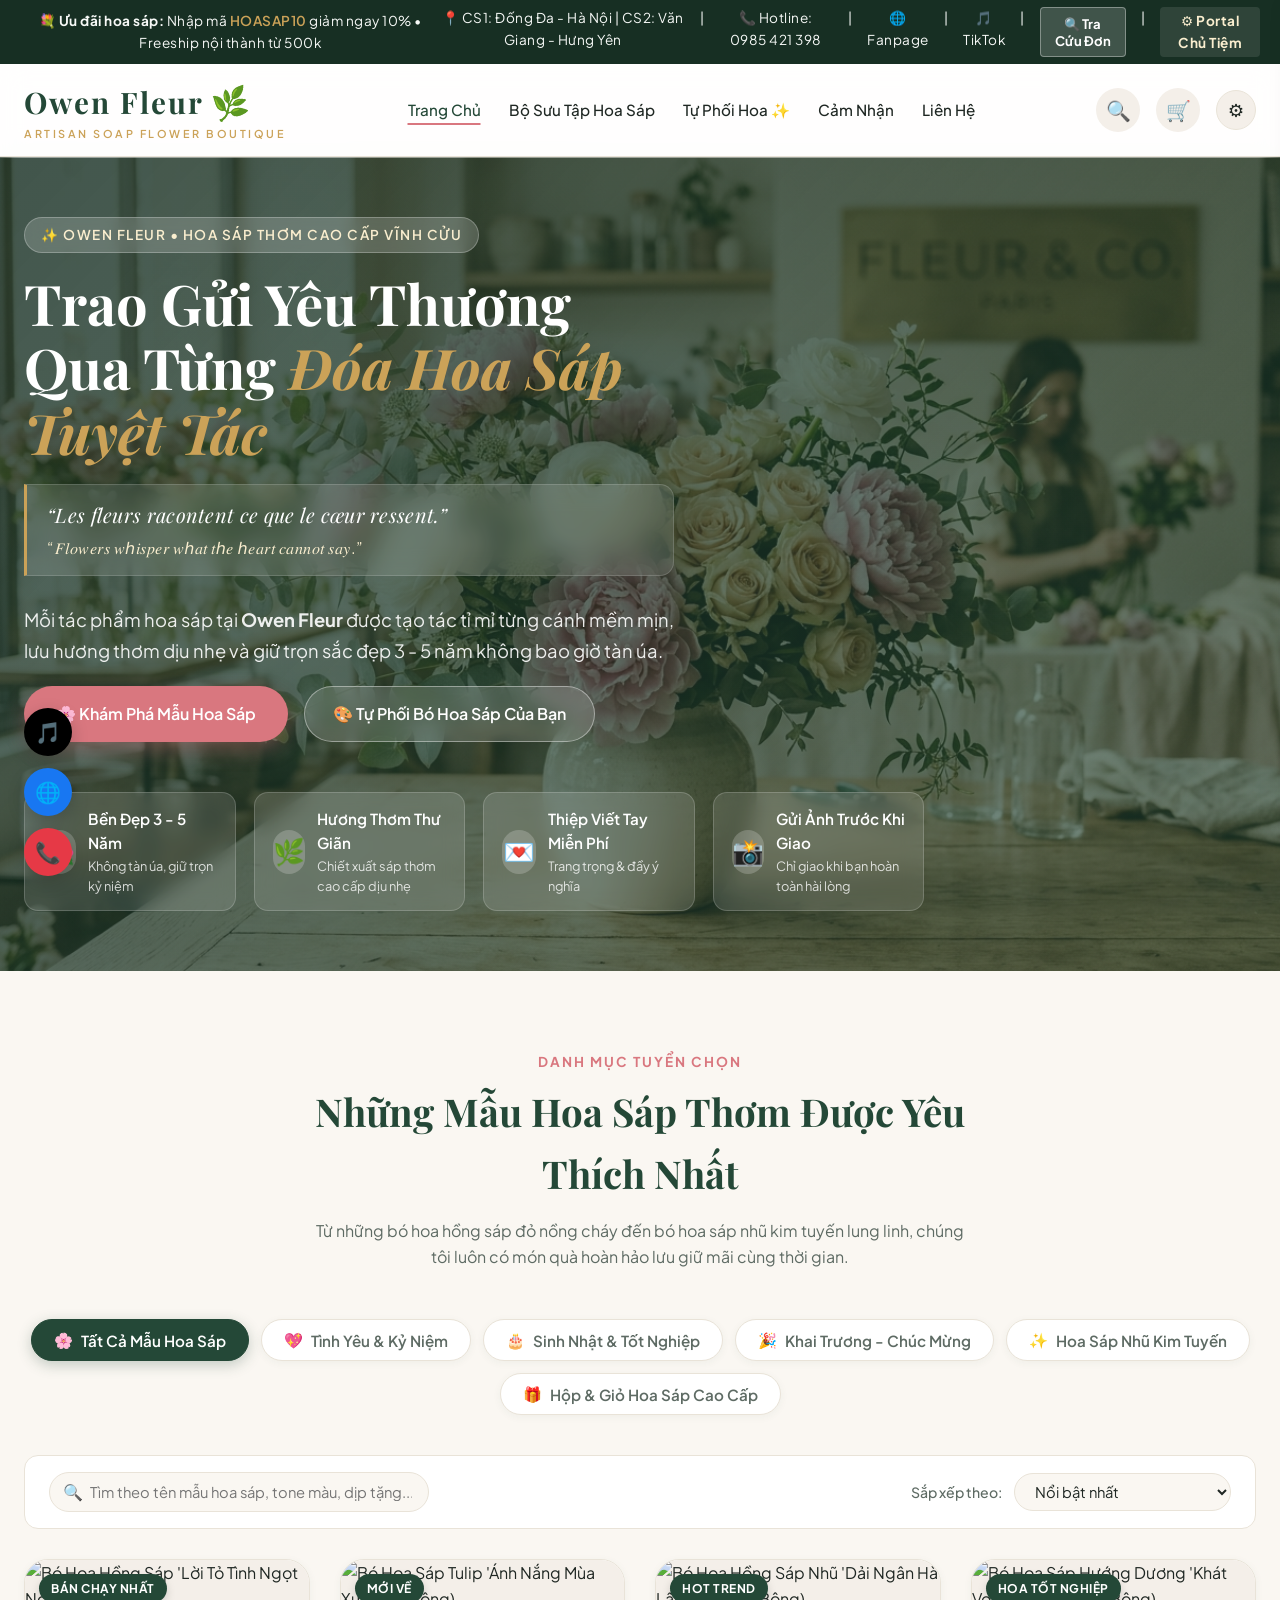
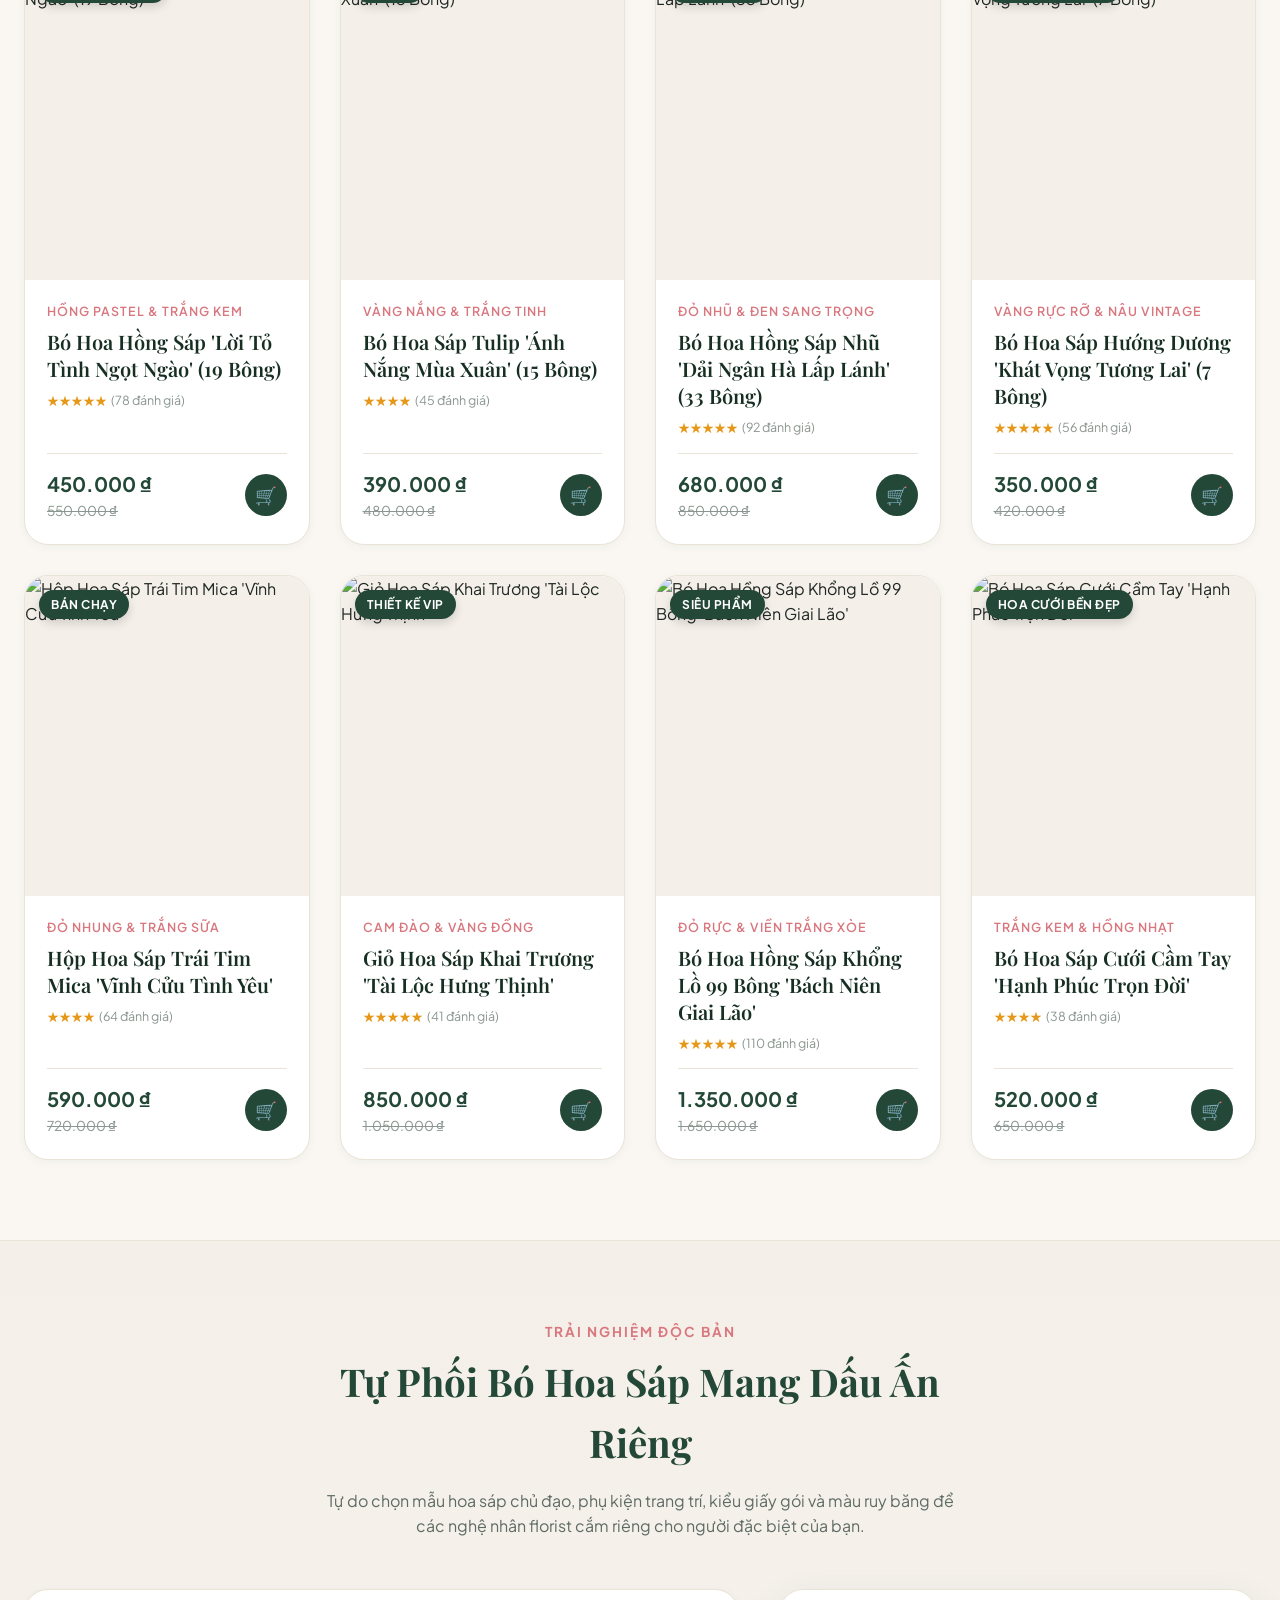
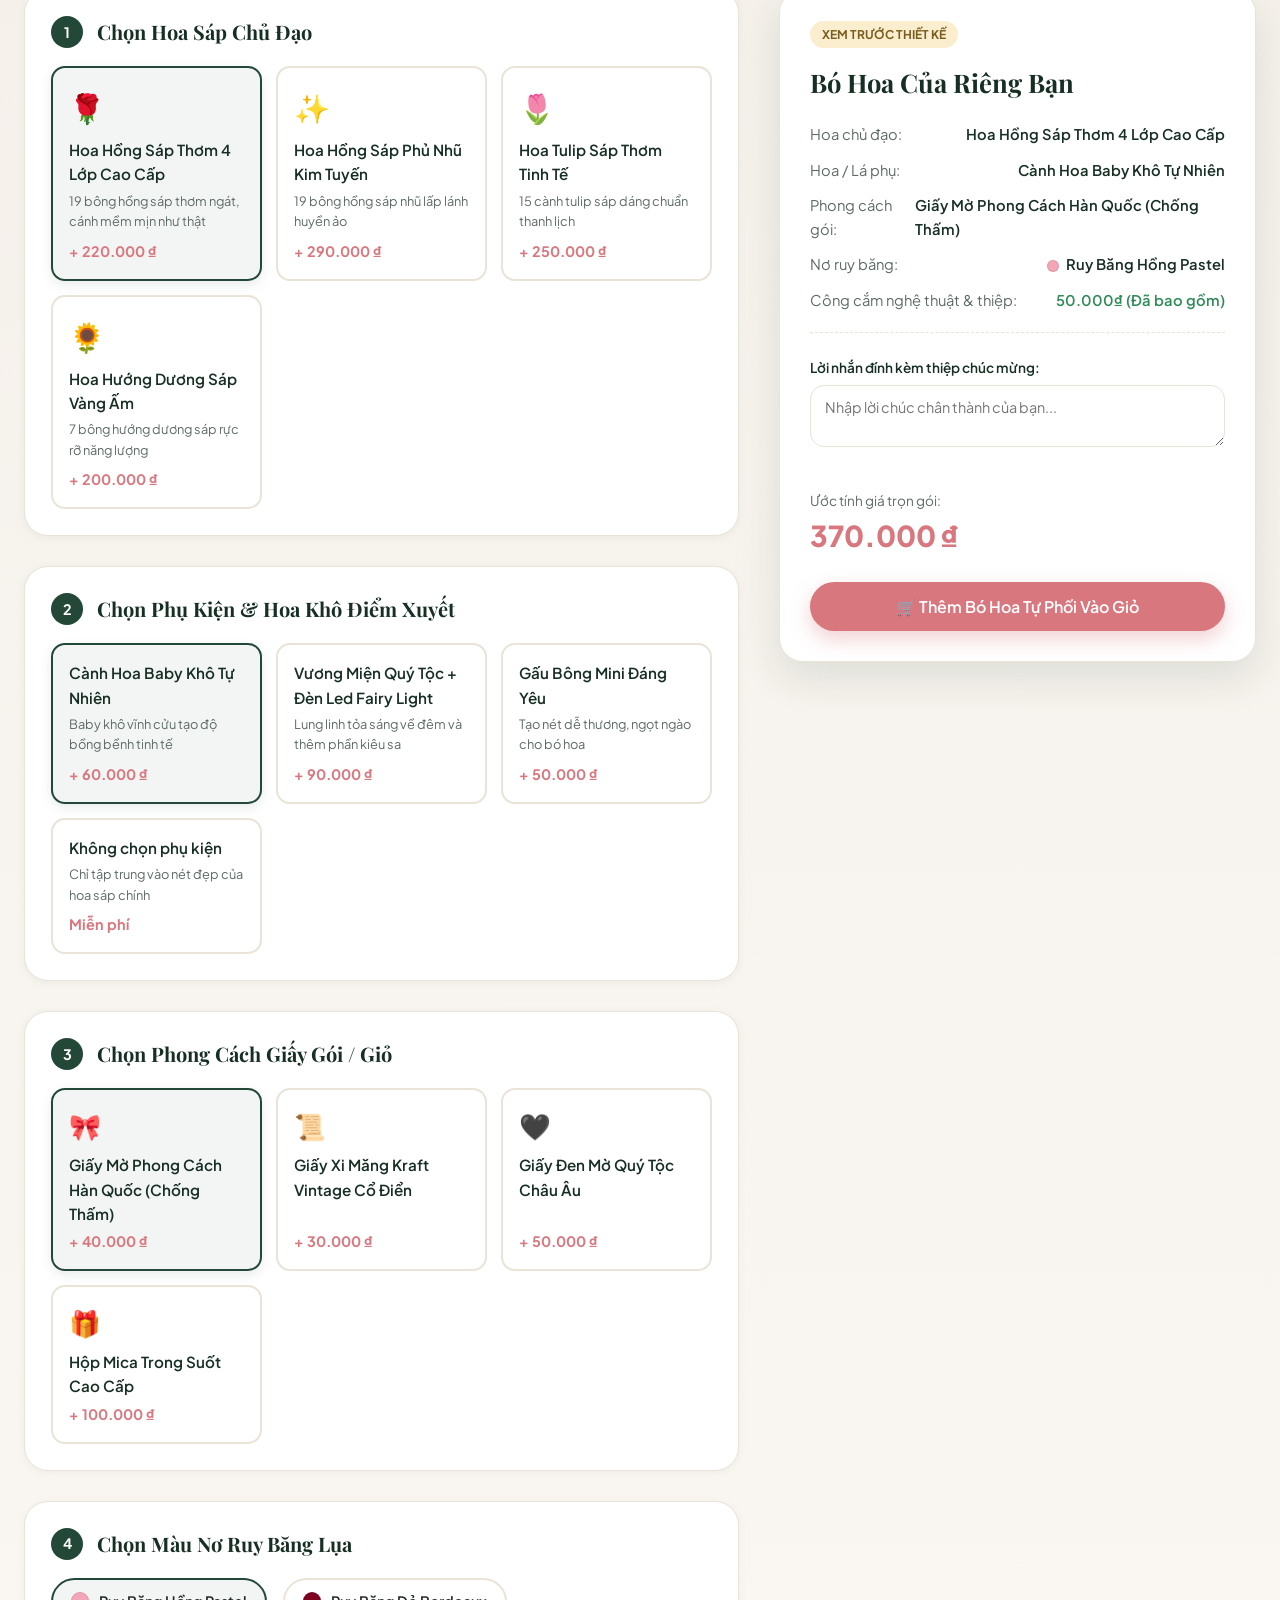
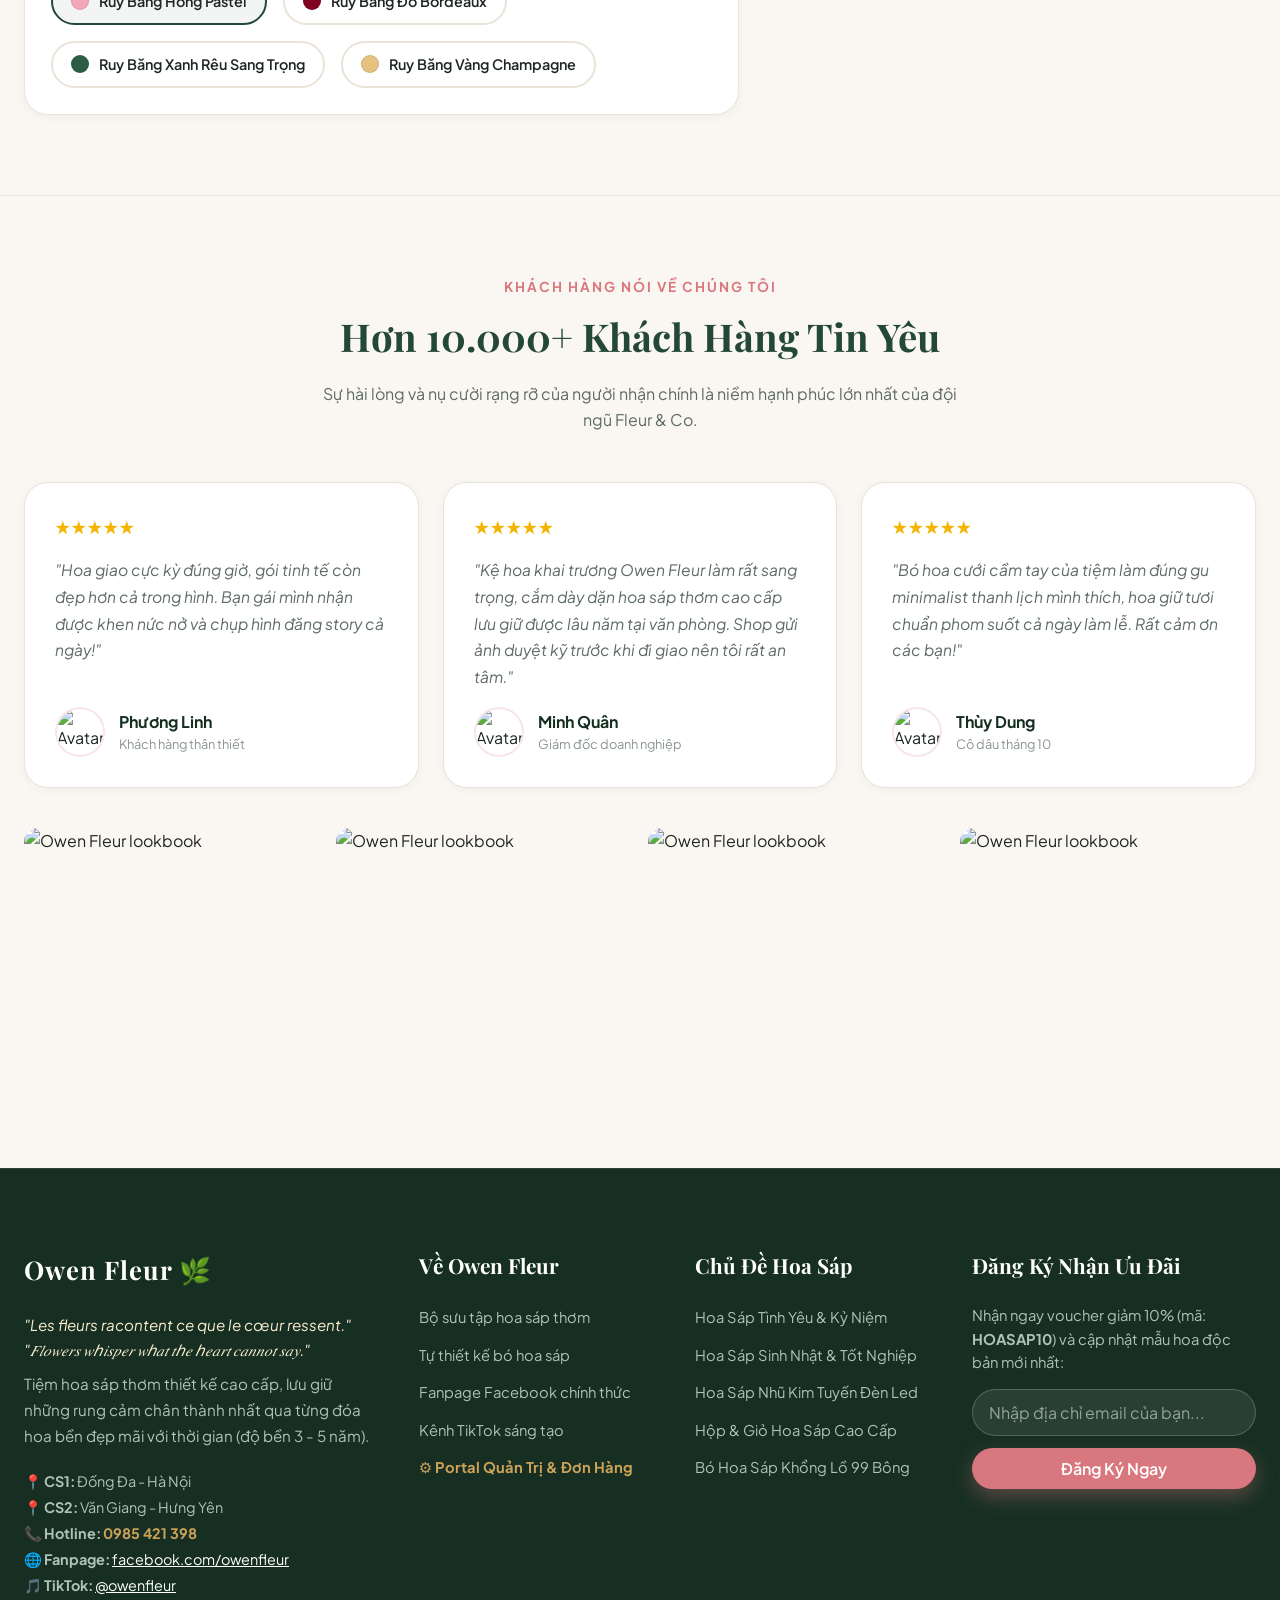
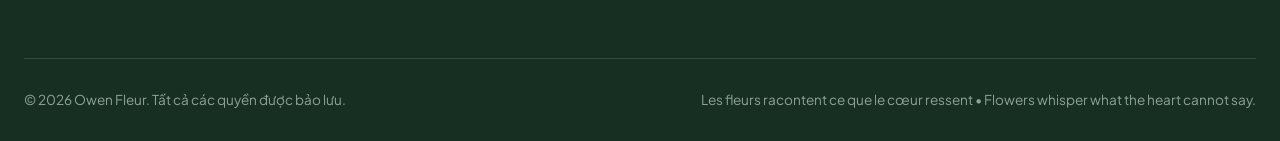
==== index.html @ 010f1c7a "feat: Owen Fleur official website with full ordering, admin portal, cloud sync, and deployment setup" ====
<!DOCTYPE html>
<html lang="vi">
<head>
  <meta charset="UTF-8">
  <meta name="viewport" content="width=device-width, initial-scale=1.0">
  <title>Owen Fleur | Tiệm Hoa Sáp Thơm Thiết Kế & Quà Tặng Vĩnh Cửu</title>
  <meta name="description" content="Owen Fleur - Tiệm hoa sáp thơm thiết kế cao cấp tại CS1: Đống Đa - Hà Nội và CS2: Văn Giang - Hưng Yên. Hotline: 0985 421 398. Độ bền vĩnh cửu 3-5 năm, hương thơm dịu nhẹ thư giãn.">
  <meta name="keywords" content="Owen Fleur, hoa sáp Hà Nội, hoa sáp Đống Đa, hoa sáp Văn Giang Hưng Yên, hoa sáp thơm, hoa sáp nhũ, hoa sáp tốt nghiệp, quà tặng hoa sáp">

  <!-- Open Graph / Facebook / Zalo Preview -->
  <meta property="og:type" content="website">
  <meta property="og:title" content="Owen Fleur | Tiệm Hoa Sáp Thơm Thiết Kế & Quà Tặng Vĩnh Cửu">
  <meta property="og:description" content="Hoa sáp thơm lưu hương 3-5 năm. Giao hỏa tốc 2 giờ tại Hà Nội & Hưng Yên. Hotline: 0985 421 398.">
  <meta property="og:image" content="https://images.unsplash.com/photo-1561181286-d3fee7d55364?auto=format&fit=crop&w=1200&q=80">

  <!-- Favicon -->
  <link rel="icon" href="data:image/svg+xml,<svg xmlns=%22http://www.w3.org/2000/svg%22 viewBox=%220 0 100 100%22><text y=%22.9em%22 font-size=%2290%22>🌿</text></svg>">

  <!-- Google Fonts -->
  <link rel="preconnect" href="https://fonts.googleapis.com">
  <link rel="preconnect" href="https://fonts.gstatic.com" crossorigin>
  <link href="https://fonts.googleapis.com/css2?family=Playfair+Display:ital,wght@0,400;0,600;0,700;1,400&family=Plus+Jakarta+Sans:wght@300;400;500;600;700;800&display=swap" rel="stylesheet">

  <!-- Stylesheet -->
  <link rel="stylesheet" href="css/style.css">
</head>
<body>

  <!-- Top Announcement Bar -->
  <div class="top-bar">
    <div>
      💐 <strong>Ưu đãi hoa sáp:</strong> Nhập mã <span class="highlight">HOASAP10</span> giảm ngay 10% • Freeship nội thành từ 500k
    </div>
    <div class="top-bar-links">
      <span>📍 CS1: Đống Đa - Hà Nội | CS2: Văn Giang - Hưng Yên</span>
      <span>|</span>
      <a href="tel:0985421398">📞 Hotline: 0985 421 398</a>
      <span>|</span>
      <a href="https://www.facebook.com/owenfleur" target="_blank" rel="noopener">🌐 Fanpage</a>
      <span>|</span>
      <a href="https://www.tiktok.com/@owenfleur" target="_blank" rel="noopener">🎵 TikTok</a>
      <span>|</span>
      <button id="openTrackOrderBtn" style="background: rgba(255,255,255,0.18); border: 1px solid rgba(255,255,255,0.35); color: #fff; padding: 3px 10px; border-radius: 4px; cursor: pointer; font-size: 0.82rem; font-weight: 700; font-family: inherit;">🔍 Tra Cứu Đơn</button>
      <span>|</span>
      <a href="admin.html" target="_blank" style="color: var(--gold-light); font-weight: 700; text-decoration: none; padding: 3px 8px; border-radius: 4px; background: rgba(255,255,255,0.1); display: inline-flex; align-items: center; gap: 4px;" title="Cổng dành riêng cho chủ tiệm & nhân sự">⚙️ Portal Chủ Tiệm</a>
    </div>
  </div>

  <!-- Main Site Header -->
  <header class="site-header">
    <div class="header-container">
      <!-- Brand Logo -->
      <a href="#" class="brand-logo">
        <div class="logo-main">
          Owen Fleur <span class="logo-leaf">🌿</span>
        </div>
        <div class="logo-sub">Artisan Soap Flower Boutique</div>
      </a>

      <!-- Desktop Navigation Menu -->
      <nav>
        <ul class="nav-menu">
          <li><a href="#" class="nav-link active">Trang Chủ</a></li>
          <li><a href="#collectionSection" class="nav-link">Bộ Sưu Tập Hoa Sáp</a></li>
          <li><a href="#builderSection" class="nav-link">Tự Phối Hoa ✨</a></li>
          <li><a href="#testimonialsSection" class="nav-link">Cảm Nhận</a></li>
          <li><a href="#footerSection" class="nav-link">Liên Hệ</a></li>
        </ul>
      </nav>

      <!-- Header Actions -->
      <div class="header-actions">
        <a href="#collectionSection" class="search-toggle-btn" title="Tìm mẫu hoa sáp">
          🔍
        </a>
        <button class="cart-btn" id="cartBtn" title="Giỏ hàng">
          🛒
          <span class="badge-count" id="cartBadge" style="display: none;">0</span>
        </button>
        <a href="admin.html" target="_blank" class="admin-quick-btn" title="Cổng Quản Trị Tiệm (Dành cho chủ tiệm & nhân sự)" style="display: flex; align-items: center; justify-content: center; width: 40px; height: 40px; border-radius: 50%; background: var(--surface-alt); border: 1px solid var(--border); font-size: 1.15rem; text-decoration: none; transition: var(--transition);">
          ⚙️
        </a>
      </div>
    </div>
  </header>

  <!-- Hero Section -->
  <section class="hero-section">
    <div class="hero-container">
      <div class="hero-content">
        <div class="hero-tag">
          ✨ Owen Fleur • Hoa Sáp Thơm Cao Cấp Vĩnh Cửu
        </div>
        <h1 class="hero-title">
          Trao Gửi Yêu Thương Qua Từng <span>Đóa Hoa Sáp Tuyệt Tác</span>
        </h1>
        
        <!-- Slogan Quotes Block -->
        <div class="hero-quote-box">
          <div class="hero-quote-fr">“Les fleurs racontent ce que le cœur ressent.”</div>
          <div class="hero-quote-en">“𝐹𝑙𝑜𝑤𝑒𝑟𝑠 𝑤ℎ𝑖𝑠𝑝𝑒𝑟 𝑤ℎ𝑎𝑡 𝑡ℎ𝑒 ℎ𝑒𝑎𝑟𝑡 𝑐𝑎𝑛𝑛𝑜𝑡 𝑠𝑎𝑦.”</div>
        </div>

        <p class="hero-desc">
          Mỗi tác phẩm hoa sáp tại <strong>Owen Fleur</strong> được tạo tác tỉ mỉ từng cánh mềm mịn, lưu hương thơm dịu nhẹ và giữ trọn sắc đẹp 3 - 5 năm không bao giờ tàn úa.
        </p>
        <div class="hero-cta-group">
          <a href="#collectionSection" class="btn-primary">
            🌸 Khám Phá Mẫu Hoa Sáp
          </a>
          <a href="#builderSection" class="btn-secondary">
            🎨 Tự Phối Bó Hoa Sáp Của Bạn
          </a>
        </div>
      </div>

      <!-- Trust Badges (Hoa Sáp Thơm) -->
      <div class="hero-badges">
        <div class="hero-badge-item">
          <div class="hero-badge-icon">🌺</div>
          <div class="hero-badge-text">
            <h4>Bền Đẹp 3 - 5 Năm</h4>
            <p>Không tàn úa, giữ trọn kỷ niệm</p>
          </div>
        </div>
        <div class="hero-badge-item">
          <div class="hero-badge-icon">🌿</div>
          <div class="hero-badge-text">
            <h4>Hương Thơm Thư Giãn</h4>
            <p>Chiết xuất sáp thơm cao cấp dịu nhẹ</p>
          </div>
        </div>
        <div class="hero-badge-item">
          <div class="hero-badge-icon">💌</div>
          <div class="hero-badge-text">
            <h4>Thiệp Viết Tay Miễn Phí</h4>
            <p>Trang trọng & đầy ý nghĩa</p>
          </div>
        </div>
        <div class="hero-badge-item">
          <div class="hero-badge-icon">📸</div>
          <div class="hero-badge-text">
            <h4>Gửi Ảnh Trước Khi Giao</h4>
            <p>Chỉ giao khi bạn hoàn toàn hài lòng</p>
          </div>
        </div>
      </div>
    </div>
  </section>

  <!-- Collection / Products Catalog Section -->
  <section class="section" id="collectionSection">
    <div class="section-container">
      <div class="section-head">
        <span class="section-subtitle">Danh Mục Tuyển Chọn</span>
        <h2 class="section-title">Những Mẫu Hoa Sáp Thơm Được Yêu Thích Nhất</h2>
        <p class="section-desc">Từ những bó hoa hồng sáp đỏ nồng cháy đến bó hoa sáp nhũ kim tuyến lung linh, chúng tôi luôn có món quà hoàn hảo lưu giữ mãi cùng thời gian.</p>
      </div>

      <!-- Category Filter Pills -->
      <div class="category-filter-bar" id="categoryFilters">
        <!-- Injected via JavaScript -->
      </div>

      <!-- Catalog Toolbar (Search & Sort) -->
      <div class="catalog-toolbar">
        <div class="search-box-wrapper">
          <span class="search-icon">🔍</span>
          <input type="text" id="searchInput" placeholder="Tìm theo tên mẫu hoa sáp, tone màu, dịp tặng...">
        </div>
        <div class="sort-group">
          <span style="font-size: 0.88rem; color: var(--text-muted); font-weight: 500;">Sắp xếp theo:</span>
          <select class="sort-select" id="sortSelect">
            <option value="default">Nổi bật nhất</option>
            <option value="price-low">Giá: Thấp đến Cao</option>
            <option value="price-high">Giá: Cao đến Thấp</option>
            <option value="rating">Được đánh giá cao nhất</option>
          </select>
        </div>
      </div>

      <!-- Products Grid -->
      <div class="products-grid" id="productsGrid">
        <!-- Injected dynamically via app.js -->
      </div>
    </div>
  </section>

  <!-- Custom Bouquet Builder Section ("Tự Phối Bó Hoa Sáp Của Bạn") -->
  <section class="section custom-builder-section" id="builderSection">
    <div class="section-container">
      <div class="section-head">
        <span class="section-subtitle">Trải Nghiệm Độc Bản</span>
        <h2 class="section-title">Tự Phối Bó Hoa Sáp Mang Dấu Ấn Riêng</h2>
        <p class="section-desc">Tự do chọn mẫu hoa sáp chủ đạo, phụ kiện trang trí, kiểu giấy gói và màu ruy băng để các nghệ nhân florist cắm riêng cho người đặc biệt của bạn.</p>
      </div>

      <div class="builder-layout">
        <!-- Steps Choices -->
        <div class="builder-steps-container">
          
          <!-- Step 1: Chọn hoa chính -->
          <div class="builder-step-card">
            <div class="step-header">
              <span class="step-num">1</span>
              <h3 class="step-title">Chọn Hoa Sáp Chủ Đạo</h3>
            </div>
            <div class="step-options-grid" id="builderMainFlowers">
              <!-- Injected via JS -->
            </div>
          </div>

          <!-- Step 2: Chọn hoa & phụ kiện -->
          <div class="builder-step-card">
            <div class="step-header">
              <span class="step-num">2</span>
              <h3 class="step-title">Chọn Phụ Kiện & Hoa Khô Điểm Xuyết</h3>
            </div>
            <div class="step-options-grid" id="builderAccentFlowers">
              <!-- Injected via JS -->
            </div>
          </div>

          <!-- Step 3: Chọn phong cách gói -->
          <div class="builder-step-card">
            <div class="step-header">
              <span class="step-num">3</span>
              <h3 class="step-title">Chọn Phong Cách Giấy Gói / Giỏ</h3>
            </div>
            <div class="step-options-grid" id="builderWrappers">
              <!-- Injected via JS -->
            </div>
          </div>

          <!-- Step 4: Chọn ruy băng -->
          <div class="builder-step-card">
            <div class="step-header">
              <span class="step-num">4</span>
              <h3 class="step-title">Chọn Màu Nơ Ruy Băng Lụa</h3>
            </div>
            <div class="ribbon-palette" id="builderRibbons">
              <!-- Injected via JS -->
            </div>
          </div>

        </div>

        <!-- Sticky Live Preview Box -->
        <div class="builder-preview-box">
          <span class="preview-badge">Xem trước thiết kế</span>
          <h3 class="preview-title">Bó Hoa Của Riêng Bạn</h3>

          <ul class="preview-specs-list">
            <li>
              <span class="spec-label">Hoa chủ đạo:</span>
              <span class="spec-val" id="prevMainFlower">-</span>
            </li>
            <li>
              <span class="spec-label">Hoa / Lá phụ:</span>
              <span class="spec-val" id="prevAccentFlower">-</span>
            </li>
            <li>
              <span class="spec-label">Phong cách gói:</span>
              <span class="spec-val" id="prevWrapper">-</span>
            </li>
            <li>
              <span class="spec-label">Nơ ruy băng:</span>
              <span class="spec-val" id="prevRibbon">-</span>
            </li>
            <li>
              <span class="spec-label">Công cắm nghệ thuật & thiệp:</span>
              <span class="spec-val" style="color: var(--success);">50.000₫ (Đã bao gồm)</span>
            </li>
          </ul>

          <div class="form-group">
            <label style="font-size: 0.85rem; font-weight: 600; color: var(--primary-dark); margin-bottom: 6px; display: block;">
              Lời nhắn đính kèm thiệp chúc mừng:
            </label>
            <textarea class="card-message-input" id="customCardMessage" rows="2" placeholder="Nhập lời chúc chân thành của bạn..."></textarea>
          </div>

          <div class="preview-total-row">
            <div>
              <div style="font-size: 0.85rem; color: var(--text-muted);">Ước tính giá trọn gói:</div>
              <div class="preview-total-price" id="previewBouquetTotal">0₫</div>
            </div>
          </div>

          <button class="btn-primary" id="addCustomToCartBtn" style="width: 100%; justify-content: center; padding: 14px;">
            🛒 Thêm Bó Hoa Tự Phối Vào Giỏ
          </button>
        </div>
      </div>
    </div>
  </section>

  <!-- Testimonials Section -->
  <section class="section" id="testimonialsSection">
    <div class="section-container">
      <div class="section-head">
        <span class="section-subtitle">Khách Hàng Nói Về Chúng Tôi</span>
        <h2 class="section-title">Hơn 10.000+ Khách Hàng Tin Yêu</h2>
        <p class="section-desc">Sự hài lòng và nụ cười rạng rỡ của người nhận chính là niềm hạnh phúc lớn nhất của đội ngũ Fleur & Co.</p>
      </div>

      <div class="testimonials-grid">
        <div class="testimonial-card">
          <div class="testimonial-stars">★★★★★</div>
          <p class="testimonial-text">"Hoa giao cực kỳ đúng giờ, gói tinh tế còn đẹp hơn cả trong hình. Bạn gái mình nhận được khen nức nở và chụp hình đăng story cả ngày!"</p>
          <div class="testimonial-user">
            <img class="testimonial-avatar" src="https://images.unsplash.com/photo-1534528741775-53994a69daeb?auto=format&fit=crop&w=200&q=80" alt="Avatar">
            <div class="testimonial-info">
              <h4>Phương Linh</h4>
              <p>Khách hàng thân thiết</p>
            </div>
          </div>
        </div>

        <div class="testimonial-card">
          <div class="testimonial-stars">★★★★★</div>
          <p class="testimonial-text">"Kệ hoa khai trương Owen Fleur làm rất sang trọng, cắm dày dặn hoa sáp thơm cao cấp lưu giữ được lâu năm tại văn phòng. Shop gửi ảnh duyệt kỹ trước khi đi giao nên tôi rất an tâm."</p>
          <div class="testimonial-user">
            <img class="testimonial-avatar" src="https://images.unsplash.com/photo-1507003211169-0a1dd7228f2d?auto=format&fit=crop&w=200&q=80" alt="Avatar">
            <div class="testimonial-info">
              <h4>Minh Quân</h4>
              <p>Giám đốc doanh nghiệp</p>
            </div>
          </div>
        </div>

        <div class="testimonial-card">
          <div class="testimonial-stars">★★★★★</div>
          <p class="testimonial-text">"Bó hoa cưới cầm tay của tiệm làm đúng gu minimalist thanh lịch mình thích, hoa giữ tươi chuẩn phom suốt cả ngày làm lễ. Rất cảm ơn các bạn!"</p>
          <div class="testimonial-user">
            <img class="testimonial-avatar" src="https://images.unsplash.com/photo-1517841905240-472988babdf9?auto=format&fit=crop&w=200&q=80" alt="Avatar">
            <div class="testimonial-info">
              <h4>Thùy Dung</h4>
              <p>Cô dâu tháng 10</p>
            </div>
          </div>
        </div>
      </div>

      <!-- Instagram Lookbook Gallery -->
      <div class="lookbook-grid">
        <a href="https://www.tiktok.com/@owenfleur" target="_blank" rel="noopener" class="lookbook-item">
          <img src="https://images.unsplash.com/photo-1561181286-d3fee7d55364?auto=format&fit=crop&w=600&q=80" alt="Owen Fleur lookbook">
          <div class="lookbook-overlay">🎵 @owenfleur</div>
        </a>
        <a href="https://www.facebook.com/owenfleur" target="_blank" rel="noopener" class="lookbook-item">
          <img src="https://images.unsplash.com/photo-1520763185298-1b434c919102?auto=format&fit=crop&w=600&q=80" alt="Owen Fleur lookbook">
          <div class="lookbook-overlay">🌐 Facebook /owenfleur</div>
        </a>
        <a href="https://www.tiktok.com/@owenfleur" target="_blank" rel="noopener" class="lookbook-item">
          <img src="https://images.unsplash.com/photo-1519741497674-611481863552?auto=format&fit=crop&w=600&q=80" alt="Owen Fleur lookbook">
          <div class="lookbook-overlay">🎵 @owenfleur</div>
        </a>
        <a href="https://www.facebook.com/owenfleur" target="_blank" rel="noopener" class="lookbook-item">
          <img src="https://images.unsplash.com/photo-1582794543139-8ac9cb0f7b11?auto=format&fit=crop&w=600&q=80" alt="Owen Fleur lookbook">
          <div class="lookbook-overlay">🌐 Facebook /owenfleur</div>
        </a>
      </div>
    </div>
  </section>

  <!-- Site Footer -->
  <footer class="site-footer" id="footerSection">
    <div class="footer-top">
      <div class="footer-col footer-about">
        <h4 style="font-size: 1.6rem; letter-spacing: 1px;">Owen Fleur 🌿</h4>
        <p style="font-style: italic; color: var(--gold-light); margin-bottom: 8px;">
          "Les fleurs racontent ce que le cœur ressent."<br>
          "𝐹𝑙𝑜𝑤𝑒𝑟𝑠 𝑤ℎ𝑖𝑠𝑝𝑒𝑟 𝑤ℎ𝑎𝑡 𝑡ℎ𝑒 ℎ𝑒𝑎𝑟𝑡 𝑐𝑎𝑛𝑛𝑜𝑡 𝑠𝑎𝑦."
        </p>
        <p>Tiệm hoa sáp thơm thiết kế cao cấp, lưu giữ những rung cảm chân thành nhất qua từng đóa hoa bền đẹp mãi với thời gian (độ bền 3 - 5 năm).</p>
        <div style="color: #b0c2b8; font-size: 0.9rem; line-height: 1.8; margin-top: 14px;">
          <div>📍 <strong>CS1:</strong> Đống Đa - Hà Nội</div>
          <div>📍 <strong>CS2:</strong> Văn Giang - Hưng Yên</div>
          <div>📞 <strong>Hotline:</strong> <a href="tel:0985421398" style="color: var(--gold); font-weight: 700;">0985 421 398</a></div>
          <div>🌐 <strong>Fanpage:</strong> <a href="https://www.facebook.com/owenfleur" target="_blank" rel="noopener" style="color: #fff; text-decoration: underline;">facebook.com/owenfleur</a></div>
          <div>🎵 <strong>TikTok:</strong> <a href="https://www.tiktok.com/@owenfleur" target="_blank" rel="noopener" style="color: #fff; text-decoration: underline;">@owenfleur</a></div>
        </div>
      </div>

      <div class="footer-col">
        <h4>Về Owen Fleur</h4>
        <ul class="footer-links">
          <li><a href="#collectionSection">Bộ sưu tập hoa sáp thơm</a></li>
          <li><a href="#builderSection">Tự thiết kế bó hoa sáp</a></li>
          <li><a href="https://www.facebook.com/owenfleur" target="_blank" rel="noopener">Fanpage Facebook chính thức</a></li>
          <li><a href="https://www.tiktok.com/@owenfleur" target="_blank" rel="noopener">Kênh TikTok sáng tạo</a></li>
          <li><a href="admin.html" target="_blank" style="color: var(--gold); font-weight: 700;">⚙️ Portal Quản Trị & Đơn Hàng</a></li>
        </ul>
      </div>

      <div class="footer-col">
        <h4>Chủ Đề Hoa Sáp</h4>
        <ul class="footer-links">
          <li><a href="#collectionSection">Hoa Sáp Tình Yêu & Kỷ Niệm</a></li>
          <li><a href="#collectionSection">Hoa Sáp Sinh Nhật & Tốt Nghiệp</a></li>
          <li><a href="#collectionSection">Hoa Sáp Nhũ Kim Tuyến Đèn Led</a></li>
          <li><a href="#collectionSection">Hộp & Giỏ Hoa Sáp Cao Cấp</a></li>
          <li><a href="#collectionSection">Bó Hoa Sáp Khổng Lồ 99 Bông</a></li>
        </ul>
      </div>

      <div class="footer-col">
        <h4>Đăng Ký Nhận Ưu Đãi</h4>
        <p style="font-size: 0.92rem; color: #b0c2b8; margin-bottom: 14px;">
          Nhận ngay voucher giảm 10% (mã: <strong>HOASAP10</strong>) và cập nhật mẫu hoa độc bản mới nhất:
        </p>
        <form class="newsletter-box" id="newsletterForm">
          <input type="email" id="newsletterEmail" placeholder="Nhập địa chỉ email của bạn..." required>
          <button type="submit" class="btn-primary" style="width: 100%; justify-content: center; padding: 10px;">
            Đăng Ký Ngay
          </button>
        </form>
      </div>
    </div>

    <div class="footer-bottom">
      <div>© 2026 Owen Fleur. Tất cả các quyền được bảo lưu.</div>
      <div>Les fleurs racontent ce que le cœur ressent • Flowers whisper what the heart cannot say.</div>
    </div>
  </footer>

  <!-- Slide-in Cart Drawer -->
  <div class="cart-drawer-overlay" id="cartDrawerOverlay"></div>
  <div class="cart-drawer" id="cartDrawer">
    <div class="cart-drawer-header">
      <h3>Giỏ Hàng Của Bạn</h3>
      <button class="close-drawer-btn" id="closeDrawerBtn">&times;</button>
    </div>

    <div class="cart-items-container" id="cartItemsContainer">
      <!-- Injected via JavaScript -->
    </div>

    <div class="cart-drawer-footer">
      <div class="coupon-group">
        <input type="text" id="couponInput" placeholder="Nhập mã ưu đãi (HOASAP10)">
        <button id="applyCouponBtn">Áp Dụng</button>
      </div>

      <div class="cart-subtotal-row">
        <span>Tạm tính:</span>
        <span id="cartSubtotal">0₫</span>
      </div>

      <div class="cart-subtotal-row" id="cartDiscountRow" style="display: none; color: var(--accent);">
        <span>Giảm giá:</span>
        <span id="cartDiscountAmount">- 0₫</span>
      </div>

      <div class="cart-total-row">
        <span>Tổng thanh toán:</span>
        <span id="cartTotal" style="color: var(--primary);">0₫</span>
      </div>

      <button class="btn-primary" id="checkoutBtn" style="width: 100%; justify-content: center; padding: 14px;">
        Tiến Hành Đặt Hàng & Giao Hoa
      </button>
    </div>
  </div>

  <!-- Quick View Modal -->
  <div class="modal-overlay" id="quickViewModal">
    <div class="modal-content" style="max-width: 860px;">
      <button class="modal-close-btn" id="quickViewClose">&times;</button>
      <div id="quickViewContent">
        <!-- Injected via JavaScript -->
      </div>
    </div>
  </div>

  <!-- Checkout & Payment Modal -->
  <div class="modal-overlay" id="checkoutModal">
    <div class="modal-content" style="max-width: 900px;">
      <button class="modal-close-btn" id="checkoutClose">&times;</button>
      <div id="checkoutModalContent">
        <!-- Injected via JavaScript -->
      </div>
    </div>
  </div>

  <!-- Order Tracking Modal -->
  <div class="modal-overlay" id="orderTrackingModal">
    <div class="modal-content" style="max-width: 680px;">
      <button class="modal-close-btn" id="orderTrackingClose">&times;</button>
      <div style="padding: 28px 24px;">
        <div style="text-align: center; margin-bottom: 22px;">
          <h2 style="font-family: var(--font-serif); font-size: 1.8rem; color: var(--primary-dark); margin-bottom: 6px;">
            🔍 Tra Cứu Trạng Thái Đơn Hàng
          </h2>
          <p style="color: var(--text-muted); font-size: 0.9rem;">
            Nhập số điện thoại đặt hoa hoặc mã đơn (FLR-xxxxx) để xem ảnh hoa đã duyệt & hành trình giao
          </p>
        </div>

        <form id="trackOrderForm" style="display: flex; gap: 10px; margin-bottom: 20px;">
          <input type="text" id="trackOrderInput" placeholder="Nhập SĐT người đặt hoặc mã đơn (VD: 0985... hoặc FLR-12345)" required style="flex: 1; padding: 12px 16px; border: 1px solid var(--border); border-radius: 8px; font-size: 0.95rem; outline: none;">
          <button type="submit" class="btn-primary" style="padding: 12px 24px; white-space: nowrap;">
            Tra Cứu Ngay
          </button>
        </form>

        <div id="trackResultContainer">
          <!-- Injected via JavaScript -->
        </div>
      </div>
    </div>
  </div>

  <!-- Floating Contact Action Stack -->
  <div class="floating-actions-stack">
    <a href="https://www.tiktok.com/@owenfleur" target="_blank" rel="noopener" class="floating-action-btn tiktok" title="TikTok @owenfleur">
      <span class="btn-icon">🎵</span>
      <span class="tooltip">TikTok: @owenfleur</span>
    </a>
    <a href="https://www.facebook.com/owenfleur" target="_blank" rel="noopener" class="floating-action-btn facebook" title="Fanpage Owen Fleur">
      <span class="btn-icon">🌐</span>
      <span class="tooltip">Facebook: /owenfleur</span>
    </a>
    <a href="tel:0985421398" class="floating-action-btn hotline" title="Hotline 0985 421 398">
      <span class="btn-icon">📞</span>
      <span class="tooltip">Hotline: 0985 421 398</span>
    </a>
  </div>

  <!-- Toast Notifications Container -->
  <div class="toast-container" id="toastContainer"></div>

  <!-- JavaScript Files -->
  <script src="https://cdn.jsdelivr.net/npm/@supabase/supabase-js@2"></script>
  <script src="js/cloud.js"></script>
  <script src="js/data.js"></script>
  <script src="js/app.js"></script>
</body>
</html>
---- css/style.css ----
/* ==========================================================
   FLEUR & CO. - LUXURY FLORIST DESIGN SYSTEM
   Modern, elegant, high-converting aesthetic
   ========================================================== */

:root {
  /* Color Palette */
  --primary: #244837;          /* Deep Botanical Forest Green */
  --primary-light: #34634c;    /* Soft Sage Forest */
  --primary-dark: #172f23;     /* Rich Evergreen */
  --accent: #d9777f;           /* Romantic Petal Pink / Blush Rose */
  --accent-soft: #f7e6e8;      /* Tender Blush Cream */
  --gold: #cba258;             /* Champagne Gold */
  --gold-light: #faeecf;       /* Light Warm Gold */
  --bg-cream: #faf7f2;         /* Luxurious Warm Linen / Alabaster */
  --surface: #ffffff;          /* Pure White */
  --surface-alt: #f4efe9;      /* Muted Warm Neutral */
  --text-main: #1f2723;        /* Deep Charcoal Green */
  --text-muted: #5e6b64;       /* Soft Herbal Slate */
  --text-light: #8a968f;       /* Pale Gray-Green */
  --border: #e9e3d8;           /* Delicate Organic Border */
  --border-focus: #244837;
  --danger: #d94f4f;
  --success: #2e8b57;
  
  /* Shadows & Glassmorphism */
  --shadow-sm: 0 2px 8px rgba(36, 72, 55, 0.05);
  --shadow-md: 0 8px 24px rgba(36, 72, 55, 0.08);
  --shadow-lg: 0 16px 40px rgba(36, 72, 55, 0.12);
  --shadow-hover: 0 20px 45px rgba(36, 72, 55, 0.15);
  --glass-bg: rgba(255, 255, 255, 0.88);
  --glass-blur: blur(14px);

  /* Typography */
  --font-serif: 'Playfair Display', Georgia, serif;
  --font-sans: 'Plus Jakarta Sans', system-ui, -apple-system, sans-serif;
  
  /* Transitions */
  --transition: all 0.3s cubic-bezier(0.25, 1, 0.5, 1);
  --radius-sm: 8px;
  --radius-md: 14px;
  --radius-lg: 24px;
  --radius-full: 9999px;
}

/* Base & Reset */
* {
  margin: 0;
  padding: 0;
  box-sizing: border-box;
}

html {
  scroll-behavior: smooth;
  font-size: 16px;
}

body {
  font-family: var(--font-sans);
  background-color: var(--bg-cream);
  color: var(--text-main);
  line-height: 1.6;
  overflow-x: hidden;
  -webkit-font-smoothing: antialiased;
}

img {
  max-width: 100%;
  display: block;
}

button, input, select, textarea {
  font-family: inherit;
  font-size: 1rem;
}

button {
  cursor: pointer;
  border: none;
  background: none;
  outline: none;
  transition: var(--transition);
}

a {
  text-decoration: none;
  color: inherit;
  transition: var(--transition);
}

/* ================= Top Announcement Bar ================= */
.top-bar {
  background: var(--primary-dark);
  color: #f7f9f7;
  font-size: 0.85rem;
  padding: 7px 20px;
  text-align: center;
  display: flex;
  justify-content: space-between;
  align-items: center;
  letter-spacing: 0.5px;
}

.top-bar .highlight {
  color: var(--gold);
  font-weight: 600;
}

.top-bar-links {
  display: flex;
  gap: 15px;
}

.top-bar-links a:hover {
  color: var(--gold);
}

/* ================= Header & Sticky Navigation ================= */
.site-header {
  position: sticky;
  top: 0;
  z-index: 1000;
  background: var(--glass-bg);
  backdrop-filter: var(--glass-blur);
  -webkit-backdrop-filter: var(--glass-blur);
  border-bottom: 1px solid var(--border);
  transition: var(--transition);
}

.header-container {
  max-width: 1280px;
  margin: 0 auto;
  padding: 14px 24px;
  display: flex;
  align-items: center;
  justify-content: space-between;
}

/* Brand Logo */
.brand-logo {
  display: flex;
  flex-direction: column;
}

.logo-main {
  font-family: var(--font-serif);
  font-size: 1.85rem;
  font-weight: 700;
  letter-spacing: 2px;
  color: var(--primary);
  display: flex;
  align-items: center;
  gap: 8px;
}

.logo-leaf {
  color: var(--accent);
  display: inline-block;
  transform: rotate(-10deg);
}

.logo-sub {
  font-size: 0.68rem;
  letter-spacing: 2.5px;
  text-transform: uppercase;
  color: var(--gold);
  font-weight: 600;
}

/* Nav Links */
.nav-menu {
  display: flex;
  gap: 28px;
  list-style: none;
}

.nav-link {
  font-size: 0.95rem;
  font-weight: 500;
  color: var(--text-main);
  position: relative;
  padding: 6px 0;
}

.nav-link:hover, .nav-link.active {
  color: var(--primary);
}

.nav-link::after {
  content: '';
  position: absolute;
  bottom: 0;
  left: 50%;
  width: 0;
  height: 2px;
  background: var(--accent);
  transition: var(--transition);
  transform: translateX(-50%);
}

.nav-link:hover::after, .nav-link.active::after {
  width: 100%;
}

/* Header Actions */
.header-actions {
  display: flex;
  align-items: center;
  gap: 16px;
}

.search-toggle-btn, .wishlist-btn, .cart-btn {
  position: relative;
  width: 44px;
  height: 44px;
  border-radius: var(--radius-full);
  display: flex;
  align-items: center;
  justify-content: center;
  color: var(--primary);
  background: var(--surface-alt);
  font-size: 1.25rem;
}

.search-toggle-btn:hover, .wishlist-btn:hover, .cart-btn:hover {
  background: var(--accent-soft);
  color: var(--accent);
  transform: translateY(-2px);
}

.badge-count {
  position: absolute;
  top: -2px;
  right: -2px;
  background: var(--accent);
  color: #fff;
  font-size: 0.7rem;
  font-weight: 700;
  width: 20px;
  height: 20px;
  border-radius: var(--radius-full);
  display: flex;
  align-items: center;
  justify-content: center;
  box-shadow: 0 2px 5px rgba(217, 119, 127, 0.4);
}

/* ================= Hero Section ================= */
.hero-section {
  position: relative;
  min-height: 85vh;
  display: flex;
  align-items: center;
  background: linear-gradient(135deg, rgba(23, 47, 35, 0.82) 0%, rgba(36, 72, 55, 0.6) 100%),
              url('../assets/hero_banner.jpg') center/cover no-repeat;
  color: #ffffff;
  padding: 60px 24px;
}

.hero-container {
  max-width: 1280px;
  margin: 0 auto;
  width: 100%;
  position: relative;
  z-index: 2;
}

.hero-content {
  max-width: 650px;
}

.hero-tag {
  display: inline-flex;
  align-items: center;
  gap: 8px;
  background: rgba(255, 255, 255, 0.18);
  backdrop-filter: blur(8px);
  padding: 6px 16px;
  border-radius: var(--radius-full);
  font-size: 0.85rem;
  font-weight: 600;
  letter-spacing: 1.5px;
  text-transform: uppercase;
  color: var(--gold-light);
  margin-bottom: 18px;
  border: 1px solid rgba(255, 255, 255, 0.25);
}

.hero-title {
  font-family: var(--font-serif);
  font-size: 3.5rem;
  line-height: 1.15;
  font-weight: 700;
  margin-bottom: 20px;
}

.hero-title span {
  color: var(--gold);
  font-style: italic;
}

.hero-desc {
  font-size: 1.15rem;
  line-height: 1.7;
  color: rgba(255, 255, 255, 0.9);
  margin-bottom: 20px;
}

.hero-quote-box {
  background: rgba(255, 255, 255, 0.12);
  backdrop-filter: blur(12px);
  -webkit-backdrop-filter: blur(12px);
  border-left: 3px solid var(--gold);
  padding: 14px 20px;
  border-radius: 0 var(--radius-md) var(--radius-md) 0;
  margin-bottom: 28px;
  border-top: 1px solid rgba(255, 255, 255, 0.15);
  border-right: 1px solid rgba(255, 255, 255, 0.15);
  border-bottom: 1px solid rgba(255, 255, 255, 0.15);
}

.hero-quote-fr {
  font-family: var(--font-serif);
  font-style: italic;
  font-size: 1.25rem;
  color: #ffffff;
  margin-bottom: 4px;
  letter-spacing: 0.3px;
}

.hero-quote-en {
  font-size: 1rem;
  color: var(--gold-light);
  letter-spacing: 0.5px;
}

.hero-cta-group {
  display: flex;
  gap: 16px;
  flex-wrap: wrap;
}

/* Buttons */
.btn-primary {
  background: var(--accent);
  color: #fff;
  padding: 14px 32px;
  border-radius: var(--radius-full);
  font-weight: 600;
  display: inline-flex;
  align-items: center;
  gap: 10px;
  box-shadow: 0 8px 20px rgba(217, 119, 127, 0.35);
}

.btn-primary:hover {
  background: #c9656e;
  transform: translateY(-2px);
  box-shadow: 0 12px 25px rgba(217, 119, 127, 0.45);
}

.btn-secondary {
  background: rgba(255, 255, 255, 0.15);
  backdrop-filter: blur(10px);
  color: #fff;
  border: 1.5px solid rgba(255, 255, 255, 0.4);
  padding: 14px 28px;
  border-radius: var(--radius-full);
  font-weight: 600;
  display: inline-flex;
  align-items: center;
  gap: 10px;
}

.btn-secondary:hover {
  background: #ffffff;
  color: var(--primary);
  border-color: #ffffff;
  transform: translateY(-2px);
}

/* Floating Trust Badges in Hero */
.hero-badges {
  margin-top: 50px;
  display: grid;
  grid-template-columns: repeat(auto-fit, minmax(200px, 1fr));
  gap: 18px;
  max-width: 900px;
}

.hero-badge-item {
  background: rgba(255, 255, 255, 0.12);
  backdrop-filter: blur(10px);
  border: 1px solid rgba(255, 255, 255, 0.18);
  padding: 14px 18px;
  border-radius: var(--radius-md);
  display: flex;
  align-items: center;
  gap: 12px;
}

.hero-badge-icon {
  font-size: 1.6rem;
  background: rgba(255, 255, 255, 0.2);
  width: 44px;
  height: 44px;
  border-radius: var(--radius-full);
  display: flex;
  align-items: center;
  justify-content: center;
}

.hero-badge-text h4 {
  font-size: 0.95rem;
  font-weight: 600;
}

.hero-badge-text p {
  font-size: 0.8rem;
  color: rgba(255, 255, 255, 0.8);
}

/* ================= Section Header Commons ================= */
.section {
  padding: 80px 24px;
}

.section-container {
  max-width: 1280px;
  margin: 0 auto;
}

.section-head {
  text-align: center;
  max-width: 650px;
  margin: 0 auto 50px;
}

.section-subtitle {
  font-size: 0.85rem;
  text-transform: uppercase;
  letter-spacing: 2px;
  color: var(--accent);
  font-weight: 700;
  margin-bottom: 8px;
  display: block;
}

.section-title {
  font-family: var(--font-serif);
  font-size: 2.4rem;
  color: var(--primary);
  margin-bottom: 14px;
}

.section-desc {
  font-size: 1rem;
  color: var(--text-muted);
}

/* ================= Category Navigation & Filters ================= */
.category-filter-bar {
  display: flex;
  align-items: center;
  justify-content: center;
  gap: 12px;
  flex-wrap: wrap;
  margin-bottom: 40px;
}

.cat-pill {
  padding: 10px 22px;
  background: var(--surface);
  border: 1px solid var(--border);
  border-radius: var(--radius-full);
  font-size: 0.95rem;
  font-weight: 600;
  color: var(--text-muted);
  display: flex;
  align-items: center;
  gap: 8px;
  box-shadow: var(--shadow-sm);
}

.cat-pill:hover {
  border-color: var(--accent);
  color: var(--accent);
  transform: translateY(-2px);
}

.cat-pill.active {
  background: var(--primary);
  border-color: var(--primary);
  color: #fff;
  box-shadow: 0 4px 14px rgba(36, 72, 55, 0.25);
}

/* Search & Sort Bar */
.catalog-toolbar {
  display: flex;
  justify-content: space-between;
  align-items: center;
  margin-bottom: 30px;
  background: var(--surface);
  padding: 16px 24px;
  border-radius: var(--radius-md);
  border: 1px solid var(--border);
  flex-wrap: wrap;
  gap: 16px;
}

.search-box-wrapper {
  position: relative;
  flex: 1;
  max-width: 380px;
}

.search-box-wrapper input {
  width: 100%;
  padding: 10px 16px 10px 40px;
  border-radius: var(--radius-full);
  border: 1px solid var(--border);
  background: var(--bg-cream);
  outline: none;
  font-size: 0.92rem;
}

.search-box-wrapper input:focus {
  border-color: var(--primary);
  background: #fff;
}

.search-box-wrapper .search-icon {
  position: absolute;
  left: 14px;
  top: 50%;
  transform: translateY(-50%);
  color: var(--text-light);
  font-size: 1rem;
}

.sort-group {
  display: flex;
  align-items: center;
  gap: 12px;
}

.sort-select {
  padding: 8px 16px;
  border-radius: var(--radius-full);
  border: 1px solid var(--border);
  background: var(--bg-cream);
  color: var(--text-main);
  outline: none;
  font-size: 0.92rem;
  cursor: pointer;
}

/* ================= Products Grid ================= */
.products-grid {
  display: grid;
  grid-template-columns: repeat(auto-fill, minmax(280px, 1fr));
  gap: 30px;
}

.product-card {
  background: var(--surface);
  border-radius: var(--radius-lg);
  border: 1px solid var(--border);
  overflow: hidden;
  box-shadow: var(--shadow-sm);
  transition: var(--transition);
  display: flex;
  flex-direction: column;
  position: relative;
}

.product-card:hover {
  transform: translateY(-6px);
  box-shadow: var(--shadow-hover);
  border-color: rgba(36, 72, 55, 0.2);
}

.card-image-wrap {
  position: relative;
  height: 320px;
  overflow: hidden;
  background: var(--surface-alt);
}

.card-image-wrap img {
  width: 100%;
  height: 100%;
  object-fit: cover;
  transition: transform 0.6s cubic-bezier(0.25, 1, 0.5, 1);
}

.product-card:hover .card-image-wrap img {
  transform: scale(1.08);
}

.product-badge {
  position: absolute;
  top: 14px;
  left: 14px;
  background: var(--primary);
  color: #fff;
  font-size: 0.75rem;
  font-weight: 700;
  text-transform: uppercase;
  letter-spacing: 0.5px;
  padding: 5px 12px;
  border-radius: var(--radius-full);
  box-shadow: 0 4px 10px rgba(0,0,0,0.15);
  z-index: 2;
}

.product-badge.sale {
  background: var(--accent);
}

.quick-view-overlay-btn {
  position: absolute;
  bottom: 16px;
  left: 50%;
  transform: translateX(-50%) translateY(20px);
  opacity: 0;
  background: rgba(255, 255, 255, 0.94);
  backdrop-filter: blur(8px);
  color: var(--primary-dark);
  font-size: 0.85rem;
  font-weight: 600;
  padding: 9px 20px;
  border-radius: var(--radius-full);
  box-shadow: var(--shadow-md);
  transition: var(--transition);
  z-index: 3;
  white-space: nowrap;
}

.product-card:hover .quick-view-overlay-btn {
  opacity: 1;
  transform: translateX(-50%) translateY(0);
}

.quick-view-overlay-btn:hover {
  background: var(--primary);
  color: #fff;
}

/* Card Body */
.card-body {
  padding: 22px;
  display: flex;
  flex-direction: column;
  flex: 1;
}

.card-tone {
  font-size: 0.78rem;
  color: var(--accent);
  font-weight: 600;
  text-transform: uppercase;
  letter-spacing: 1px;
  margin-bottom: 6px;
}

.card-title {
  font-family: var(--font-serif);
  font-size: 1.25rem;
  font-weight: 600;
  color: var(--primary-dark);
  margin-bottom: 8px;
  line-height: 1.35;
}

.card-title:hover {
  color: var(--accent);
}

.card-rating {
  display: flex;
  align-items: center;
  gap: 4px;
  font-size: 0.85rem;
  color: #e59819;
  margin-bottom: 14px;
}

.card-rating span {
  color: var(--text-light);
  font-size: 0.78rem;
}

.card-footer {
  margin-top: auto;
  display: flex;
  align-items: center;
  justify-content: space-between;
  padding-top: 14px;
  border-top: 1px solid var(--border);
}

.card-prices {
  display: flex;
  flex-direction: column;
}

.price-current {
  font-size: 1.25rem;
  font-weight: 700;
  color: var(--primary);
}

.price-original {
  font-size: 0.85rem;
  text-decoration: line-through;
  color: var(--text-light);
}

.add-cart-btn {
  background: var(--primary);
  color: #fff;
  width: 42px;
  height: 42px;
  border-radius: var(--radius-full);
  display: flex;
  align-items: center;
  justify-content: center;
  font-size: 1.1rem;
  transition: var(--transition);
}

.add-cart-btn:hover {
  background: var(--accent);
  transform: scale(1.08) rotate(5deg);
}

/* ================= Custom Bouquet Builder Section ================= */
.custom-builder-section {
  background: linear-gradient(180deg, var(--surface-alt) 0%, var(--bg-cream) 100%);
  border-top: 1px solid var(--border);
  border-bottom: 1px solid var(--border);
}

.builder-layout {
  display: grid;
  grid-template-columns: 1.2fr 0.8fr;
  gap: 40px;
  align-items: flex-start;
}

.builder-steps-container {
  display: flex;
  flex-direction: column;
  gap: 30px;
}

.builder-step-card {
  background: var(--surface);
  border: 1px solid var(--border);
  border-radius: var(--radius-lg);
  padding: 26px;
  box-shadow: var(--shadow-sm);
}

.step-header {
  display: flex;
  align-items: center;
  gap: 14px;
  margin-bottom: 18px;
}

.step-num {
  width: 32px;
  height: 32px;
  background: var(--primary);
  color: #fff;
  border-radius: var(--radius-full);
  display: flex;
  align-items: center;
  justify-content: center;
  font-weight: 700;
  font-size: 0.9rem;
}

.step-title {
  font-family: var(--font-serif);
  font-size: 1.25rem;
  color: var(--primary-dark);
}

.step-options-grid {
  display: grid;
  grid-template-columns: repeat(auto-fill, minmax(200px, 1fr));
  gap: 14px;
}

.builder-choice-item {
  border: 2px solid var(--border);
  border-radius: var(--radius-md);
  padding: 16px;
  cursor: pointer;
  transition: var(--transition);
  background: var(--surface);
  display: flex;
  flex-direction: column;
}

.builder-choice-item:hover {
  border-color: var(--accent);
  background: var(--accent-soft);
}

.builder-choice-item.selected {
  border-color: var(--primary);
  background: rgba(36, 72, 55, 0.05);
  box-shadow: 0 4px 12px rgba(36, 72, 55, 0.1);
}

.builder-choice-item .choice-name {
  font-weight: 600;
  font-size: 0.95rem;
  color: var(--primary-dark);
  margin-bottom: 4px;
}

.builder-choice-item .choice-desc {
  font-size: 0.8rem;
  color: var(--text-muted);
  margin-bottom: 8px;
}

.builder-choice-item .choice-price {
  margin-top: auto;
  font-weight: 700;
  font-size: 0.9rem;
  color: var(--accent);
}

/* Ribbons Palette */
.ribbon-palette {
  display: flex;
  gap: 16px;
  flex-wrap: wrap;
}

.ribbon-pill {
  display: flex;
  align-items: center;
  gap: 10px;
  padding: 10px 18px;
  border: 2px solid var(--border);
  border-radius: var(--radius-full);
  cursor: pointer;
  background: #fff;
  font-size: 0.9rem;
  font-weight: 600;
}

.ribbon-color-circle {
  width: 18px;
  height: 18px;
  border-radius: var(--radius-full);
  border: 1px solid rgba(0,0,0,0.1);
}

.ribbon-pill.selected {
  border-color: var(--primary);
  background: rgba(36, 72, 55, 0.05);
}

/* Builder Live Preview Sticky Box */
.builder-preview-box {
  position: sticky;
  top: 100px;
  background: var(--surface);
  border-radius: var(--radius-lg);
  border: 1px solid var(--border);
  padding: 30px;
  box-shadow: var(--shadow-lg);
}

.preview-badge {
  display: inline-block;
  background: var(--gold-light);
  color: #7a5e1f;
  font-size: 0.75rem;
  font-weight: 700;
  text-transform: uppercase;
  padding: 4px 12px;
  border-radius: var(--radius-full);
  margin-bottom: 14px;
}

.preview-title {
  font-family: var(--font-serif);
  font-size: 1.6rem;
  color: var(--primary-dark);
  margin-bottom: 20px;
}

.preview-specs-list {
  list-style: none;
  display: flex;
  flex-direction: column;
  gap: 12px;
  margin-bottom: 24px;
  padding-bottom: 20px;
  border-bottom: 1px dashed var(--border);
}

.preview-specs-list li {
  display: flex;
  justify-content: space-between;
  font-size: 0.92rem;
}

.preview-specs-list .spec-label {
  color: var(--text-muted);
}

.preview-specs-list .spec-val {
  font-weight: 600;
  color: var(--primary-dark);
}

.preview-total-row {
  display: flex;
  justify-content: space-between;
  align-items: center;
  margin-bottom: 24px;
}

.preview-total-price {
  font-size: 1.8rem;
  font-weight: 800;
  color: var(--accent);
}

.card-message-input {
  width: 100%;
  padding: 12px 14px;
  border: 1px solid var(--border);
  border-radius: var(--radius-md);
  margin-bottom: 20px;
  outline: none;
  font-size: 0.9rem;
  resize: vertical;
}

.card-message-input:focus {
  border-color: var(--primary);
}

/* ================= Testimonials & Lookbook ================= */
.testimonials-grid {
  display: grid;
  grid-template-columns: repeat(auto-fit, minmax(300px, 1fr));
  gap: 24px;
}

.testimonial-card {
  background: var(--surface);
  border-radius: var(--radius-lg);
  border: 1px solid var(--border);
  padding: 30px;
  box-shadow: var(--shadow-sm);
  display: flex;
  flex-direction: column;
  gap: 16px;
}

.testimonial-stars {
  color: #f4b400;
  font-size: 1.1rem;
}

.testimonial-text {
  font-style: italic;
  color: var(--text-muted);
  font-size: 0.98rem;
  line-height: 1.7;
}

.testimonial-user {
  display: flex;
  align-items: center;
  gap: 14px;
  margin-top: auto;
}

.testimonial-avatar {
  width: 50px;
  height: 50px;
  border-radius: var(--radius-full);
  object-fit: cover;
  border: 2px solid var(--accent-soft);
}

.testimonial-info h4 {
  font-size: 1rem;
  font-weight: 700;
  color: var(--primary-dark);
}

.testimonial-info p {
  font-size: 0.8rem;
  color: var(--text-light);
}

/* Lookbook Instagram Gallery */
.lookbook-grid {
  display: grid;
  grid-template-columns: repeat(4, 1fr);
  gap: 16px;
  margin-top: 40px;
}

.lookbook-item {
  position: relative;
  height: 260px;
  border-radius: var(--radius-md);
  overflow: hidden;
}

.lookbook-item img {
  width: 100%;
  height: 100%;
  object-fit: cover;
  transition: transform 0.5s ease;
}

.lookbook-item:hover img {
  transform: scale(1.08);
}

.lookbook-overlay {
  position: absolute;
  inset: 0;
  background: rgba(36, 72, 55, 0.4);
  display: flex;
  align-items: center;
  justify-content: center;
  opacity: 0;
  transition: var(--transition);
  color: #fff;
  font-size: 1.5rem;
}

.lookbook-item:hover .lookbook-overlay {
  opacity: 1;
}

/* ================= Footer ================= */
.site-footer {
  background: var(--primary-dark);
  color: #e5ece8;
  padding: 80px 24px 30px;
  border-top: 1px solid rgba(255, 255, 255, 0.1);
}

.footer-top {
  max-width: 1280px;
  margin: 0 auto;
  display: grid;
  grid-template-columns: 1.5fr 1fr 1fr 1.2fr;
  gap: 40px;
  padding-bottom: 60px;
  border-bottom: 1px solid rgba(255, 255, 255, 0.12);
}

.footer-col h4 {
  font-family: var(--font-serif);
  font-size: 1.3rem;
  color: #fff;
  margin-bottom: 22px;
}

.footer-about p {
  font-size: 0.95rem;
  line-height: 1.7;
  color: #b0c2b8;
  margin-bottom: 20px;
}

.footer-links {
  list-style: none;
  display: flex;
  flex-direction: column;
  gap: 12px;
}

.footer-links a {
  color: #b0c2b8;
  font-size: 0.92rem;
}

.footer-links a:hover {
  color: var(--gold);
  transform: translateX(4px);
}

.newsletter-box input {
  width: 100%;
  padding: 12px 16px;
  border-radius: var(--radius-full);
  border: 1px solid rgba(255, 255, 255, 0.2);
  background: rgba(255, 255, 255, 0.08);
  color: #fff;
  outline: none;
  margin-bottom: 12px;
}

.newsletter-box input::placeholder {
  color: #92a49b;
}

.footer-bottom {
  max-width: 1280px;
  margin: 30px auto 0;
  display: flex;
  justify-content: space-between;
  align-items: center;
  font-size: 0.85rem;
  color: #8fa197;
  flex-wrap: wrap;
  gap: 16px;
}

/* ================= Cart Drawer ================= */
.cart-drawer-overlay {
  position: fixed;
  inset: 0;
  background: rgba(0, 0, 0, 0.5);
  backdrop-filter: blur(4px);
  z-index: 2000;
  opacity: 0;
  visibility: hidden;
  transition: var(--transition);
}

.cart-drawer-overlay.active {
  opacity: 1;
  visibility: visible;
}

.cart-drawer {
  position: fixed;
  top: 0;
  right: -450px;
  width: 420px;
  max-width: 90vw;
  height: 100vh;
  background: var(--surface);
  z-index: 2001;
  box-shadow: -10px 0 30px rgba(0,0,0,0.15);
  display: flex;
  flex-direction: column;
  transition: right 0.4s cubic-bezier(0.25, 1, 0.5, 1);
}

.cart-drawer.active {
  right: 0;
}

.cart-drawer-header {
  padding: 20px 24px;
  border-bottom: 1px solid var(--border);
  display: flex;
  align-items: center;
  justify-content: space-between;
}

.cart-drawer-header h3 {
  font-family: var(--font-serif);
  font-size: 1.35rem;
  color: var(--primary-dark);
}

.close-drawer-btn {
  font-size: 1.4rem;
  color: var(--text-muted);
}

.close-drawer-btn:hover {
  color: var(--danger);
}

.cart-items-container {
  flex: 1;
  overflow-y: auto;
  padding: 20px 24px;
  display: flex;
  flex-direction: column;
  gap: 16px;
}

.cart-empty-message {
  text-align: center;
  padding: 40px 10px;
  color: var(--text-light);
}

.cart-item {
  display: flex;
  gap: 14px;
  align-items: center;
  padding-bottom: 16px;
  border-bottom: 1px solid var(--border);
}

.cart-item-img {
  width: 65px;
  height: 65px;
  border-radius: var(--radius-sm);
  object-fit: cover;
}

.cart-item-details {
  flex: 1;
}

.cart-item-title {
  font-weight: 600;
  font-size: 0.92rem;
  color: var(--primary-dark);
  margin-bottom: 4px;
}

.cart-item-price {
  font-size: 0.88rem;
  font-weight: 700;
  color: var(--accent);
}

.cart-item-qty {
  display: flex;
  align-items: center;
  gap: 8px;
  margin-top: 6px;
}

.qty-btn {
  width: 24px;
  height: 24px;
  border: 1px solid var(--border);
  border-radius: 4px;
  display: flex;
  align-items: center;
  justify-content: center;
  font-size: 0.8rem;
  background: var(--bg-cream);
}

.qty-btn:hover {
  background: var(--primary);
  color: #fff;
  border-color: var(--primary);
}

.cart-item-del-btn {
  color: var(--text-light);
  font-size: 1.1rem;
}

.cart-item-del-btn:hover {
  color: var(--danger);
}

.cart-drawer-footer {
  padding: 20px 24px;
  border-top: 1px solid var(--border);
  background: var(--bg-cream);
}

.coupon-group {
  display: flex;
  gap: 8px;
  margin-bottom: 16px;
}

.coupon-group input {
  flex: 1;
  padding: 8px 14px;
  border: 1px solid var(--border);
  border-radius: var(--radius-full);
  font-size: 0.85rem;
}

.coupon-group button {
  padding: 8px 16px;
  background: var(--primary);
  color: #fff;
  border-radius: var(--radius-full);
  font-size: 0.85rem;
  font-weight: 600;
}

.cart-subtotal-row {
  display: flex;
  justify-content: space-between;
  margin-bottom: 8px;
  font-size: 0.92rem;
  color: var(--text-muted);
}

.cart-total-row {
  display: flex;
  justify-content: space-between;
  margin-bottom: 18px;
  font-size: 1.15rem;
  font-weight: 800;
  color: var(--primary-dark);
}

/* ================= Modal System (Quick View & Checkout) ================= */
.modal-overlay {
  position: fixed;
  inset: 0;
  background: rgba(0, 0, 0, 0.6);
  backdrop-filter: blur(6px);
  z-index: 3000;
  display: flex;
  align-items: center;
  justify-content: center;
  padding: 20px;
  opacity: 0;
  visibility: hidden;
  transition: var(--transition);
}

.modal-overlay.active {
  opacity: 1;
  visibility: visible;
}

.modal-content {
  background: var(--surface);
  border-radius: var(--radius-lg);
  width: 100%;
  max-width: 860px;
  max-height: 90vh;
  overflow-y: auto;
  position: relative;
  box-shadow: 0 25px 50px rgba(0,0,0,0.25);
  transform: translateY(20px);
  transition: var(--transition);
}

.modal-overlay.active .modal-content {
  transform: translateY(0);
}

.modal-close-btn {
  position: absolute;
  top: 18px;
  right: 18px;
  width: 36px;
  height: 36px;
  border-radius: var(--radius-full);
  background: var(--surface-alt);
  color: var(--text-main);
  display: flex;
  align-items: center;
  justify-content: center;
  font-size: 1.2rem;
  z-index: 10;
}

.modal-close-btn:hover {
  background: var(--danger);
  color: #fff;
}

/* Quick View Specifics */
.quickview-body {
  display: grid;
  grid-template-columns: 1fr 1.2fr;
  gap: 30px;
  padding: 30px;
}

.quickview-img-box {
  border-radius: var(--radius-md);
  overflow: hidden;
  height: 420px;
  background: var(--surface-alt);
}

.quickview-img-box img {
  width: 100%;
  height: 100%;
  object-fit: cover;
}

.quickview-info {
  display: flex;
  flex-direction: column;
}

.quickview-tabs {
  display: flex;
  gap: 16px;
  border-bottom: 1px solid var(--border);
  margin-top: 18px;
  margin-bottom: 16px;
}

.quickview-tab-btn {
  padding-bottom: 8px;
  font-weight: 600;
  font-size: 0.9rem;
  color: var(--text-muted);
  position: relative;
}

.quickview-tab-btn.active {
  color: var(--primary);
}

.quickview-tab-btn.active::after {
  content: '';
  position: absolute;
  bottom: -1px;
  left: 0;
  width: 100%;
  height: 2px;
  background: var(--primary);
}

.tab-pane {
  font-size: 0.92rem;
  color: var(--text-muted);
  line-height: 1.6;
  min-height: 110px;
}

/* Checkout Modal Specifics */
.checkout-body {
  padding: 34px;
}

.checkout-grid {
  display: grid;
  grid-template-columns: 1.2fr 1fr;
  gap: 30px;
}

.form-group {
  margin-bottom: 16px;
}

.form-group label {
  display: block;
  font-size: 0.85rem;
  font-weight: 600;
  margin-bottom: 6px;
  color: var(--primary-dark);
}

.form-control {
  width: 100%;
  padding: 10px 14px;
  border: 1px solid var(--border);
  border-radius: var(--radius-sm);
  outline: none;
  font-size: 0.92rem;
}

.form-control:focus {
  border-color: var(--primary);
}

.payment-methods-list {
  display: flex;
  flex-direction: column;
  gap: 10px;
  margin-top: 8px;
}

.payment-option-card {
  border: 1px solid var(--border);
  border-radius: var(--radius-sm);
  padding: 12px 16px;
  display: flex;
  align-items: center;
  gap: 12px;
  cursor: pointer;
  transition: var(--transition);
}

.payment-option-card.selected {
  border-color: var(--primary);
  background: rgba(36, 72, 55, 0.05);
}

.vietqr-box {
  background: #f8fbf9;
  border: 1px dashed var(--primary);
  border-radius: var(--radius-md);
  padding: 16px;
  text-align: center;
  margin-top: 14px;
}

.vietqr-img {
  width: 160px;
  height: 160px;
  margin: 10px auto;
  border-radius: 8px;
  background: #fff;
  padding: 8px;
  box-shadow: var(--shadow-sm);
}

/* ================= Toast Notification ================= */
.toast-container {
  position: fixed;
  bottom: 24px;
  right: 24px;
  z-index: 4000;
  display: flex;
  flex-direction: column;
  gap: 10px;
}

.toast {
  background: var(--surface);
  border-left: 4px solid var(--accent);
  padding: 14px 20px;
  border-radius: var(--radius-sm);
  box-shadow: 0 10px 25px rgba(0,0,0,0.15);
  display: flex;
  align-items: center;
  gap: 12px;
  min-width: 280px;
  font-size: 0.9rem;
  animation: slideInToast 0.3s cubic-bezier(0.25, 1, 0.5, 1) forwards;
}

.toast.success {
  border-left-color: var(--success);
}

@keyframes slideInToast {
  from {
    opacity: 0;
    transform: translateY(20px);
  }
  to {
    opacity: 1;
    transform: translateY(0);
  }
}

/* ================= Floating Hotline/Chat Widget ================= */
.floating-actions-stack {
  position: fixed;
  bottom: 24px;
  left: 24px;
  display: flex;
  flex-direction: column;
  gap: 12px;
  z-index: 1000;
}

.floating-action-btn {
  width: 48px;
  height: 48px;
  border-radius: var(--radius-full);
  display: flex;
  align-items: center;
  justify-content: center;
  font-size: 1.3rem;
  color: #fff;
  box-shadow: 0 6px 18px rgba(0, 0, 0, 0.2);
  transition: transform 0.2s ease, box-shadow 0.2s ease, background 0.2s ease;
  position: relative;
  text-decoration: none;
  line-height: 1;
  overflow: visible;
}

.floating-action-btn .btn-icon {
  display: flex;
  align-items: center;
  justify-content: center;
  pointer-events: none;
}

.floating-action-btn:hover {
  transform: scale(1.12);
  box-shadow: 0 8px 22px rgba(0, 0, 0, 0.3);
}

.floating-action-btn.hotline {
  background: #e63946;
}

.floating-action-btn.hotline:hover {
  background: #d62828;
}

.floating-action-btn.facebook {
  background: #1877f2;
}

.floating-action-btn.tiktok {
  background: #000000;
}

.floating-action-btn .tooltip {
  position: absolute;
  left: 58px;
  top: 50%;
  transform: translateY(-50%) translateX(-6px);
  background: rgba(23, 47, 35, 0.96);
  color: #fff;
  padding: 6px 14px;
  border-radius: 8px;
  font-size: 0.85rem;
  font-weight: 600;
  white-space: nowrap;
  opacity: 0;
  visibility: hidden;
  pointer-events: none;
  transition: opacity 0.2s ease, transform 0.2s ease, visibility 0.2s ease;
  box-shadow: 0 4px 14px rgba(0,0,0,0.25);
  border: 1px solid rgba(255,255,255,0.15);
}

.floating-action-btn:hover .tooltip {
  opacity: 1;
  visibility: visible;
  transform: translateY(-50%) translateX(0);
}

/* ================= Responsive Breakpoints ================= */
@media (max-width: 992px) {
  .hero-title {
    font-size: 2.8rem;
  }
  .builder-layout {
    grid-template-columns: 1fr;
  }
  .builder-preview-box {
    position: static;
  }
  .quickview-body {
    grid-template-columns: 1fr;
  }
  .quickview-img-box {
    height: 300px;
  }
  .checkout-grid {
    grid-template-columns: 1fr;
  }
  .footer-top {
    grid-template-columns: 1fr 1fr;
  }
  .lookbook-grid {
    grid-template-columns: repeat(2, 1fr);
  }
}

@media (max-width: 768px) {
  .nav-menu {
    display: none; /* Can be toggled on mobile */
  }
  .top-bar-links {
    display: none;
  }
  .hero-title {
    font-size: 2.2rem;
  }
  .footer-top {
    grid-template-columns: 1fr;
  }
  .catalog-toolbar {
    flex-direction: column;
    align-items: stretch;
  }
}

/* ================= Order Tracking Timeline & Operational Badges ================= */
.tracking-timeline {
  display: flex;
  justify-content: space-between;
  position: relative;
  margin: 26px 0 18px;
}
.tracking-timeline::before {
  content: '';
  position: absolute;
  top: 17px;
  left: 24px;
  right: 24px;
  height: 3px;
  background: #e2e8f0;
  z-index: 1;
}
.tracking-step {
  position: relative;
  z-index: 2;
  text-align: center;
  flex: 1;
}
.tracking-step-dot {
  width: 36px;
  height: 36px;
  border-radius: 50%;
  background: #e2e8f0;
  color: #64748b;
  display: flex;
  align-items: center;
  justify-content: center;
  margin: 0 auto 8px;
  font-size: 0.95rem;
  font-weight: 700;
  transition: all 0.3s ease;
  border: 3px solid #fff;
  box-shadow: 0 2px 8px rgba(0,0,0,0.06);
}
.tracking-step.active .tracking-step-dot {
  background: var(--primary);
  color: #fff;
  box-shadow: 0 0 0 4px rgba(44, 94, 67, 0.25);
}
.tracking-step.done .tracking-step-dot {
  background: var(--success);
  color: #fff;
}
.tracking-step-label {
  font-size: 0.78rem;
  color: var(--text-muted);
  font-weight: 500;
  line-height: 1.3;
}
.tracking-step.active .tracking-step-label {
  color: var(--primary);
  font-weight: 700;
}
.tracking-step.done .tracking-step-label {
  color: var(--success);
  font-weight: 600;
}

/* Copy chip button */
.btn-copy-chip {
  padding: 6px 12px;
  font-size: 0.8rem;
  border-radius: 6px;
  border: 1px solid var(--border);
  background: #fff;
  cursor: pointer;
  font-weight: 600;
  transition: all 0.2s ease;
  display: inline-flex;
  align-items: center;
  gap: 4px;
}
.btn-copy-chip:hover {
  background: var(--surface-alt);
  border-color: var(--primary);
  color: var(--primary);
}
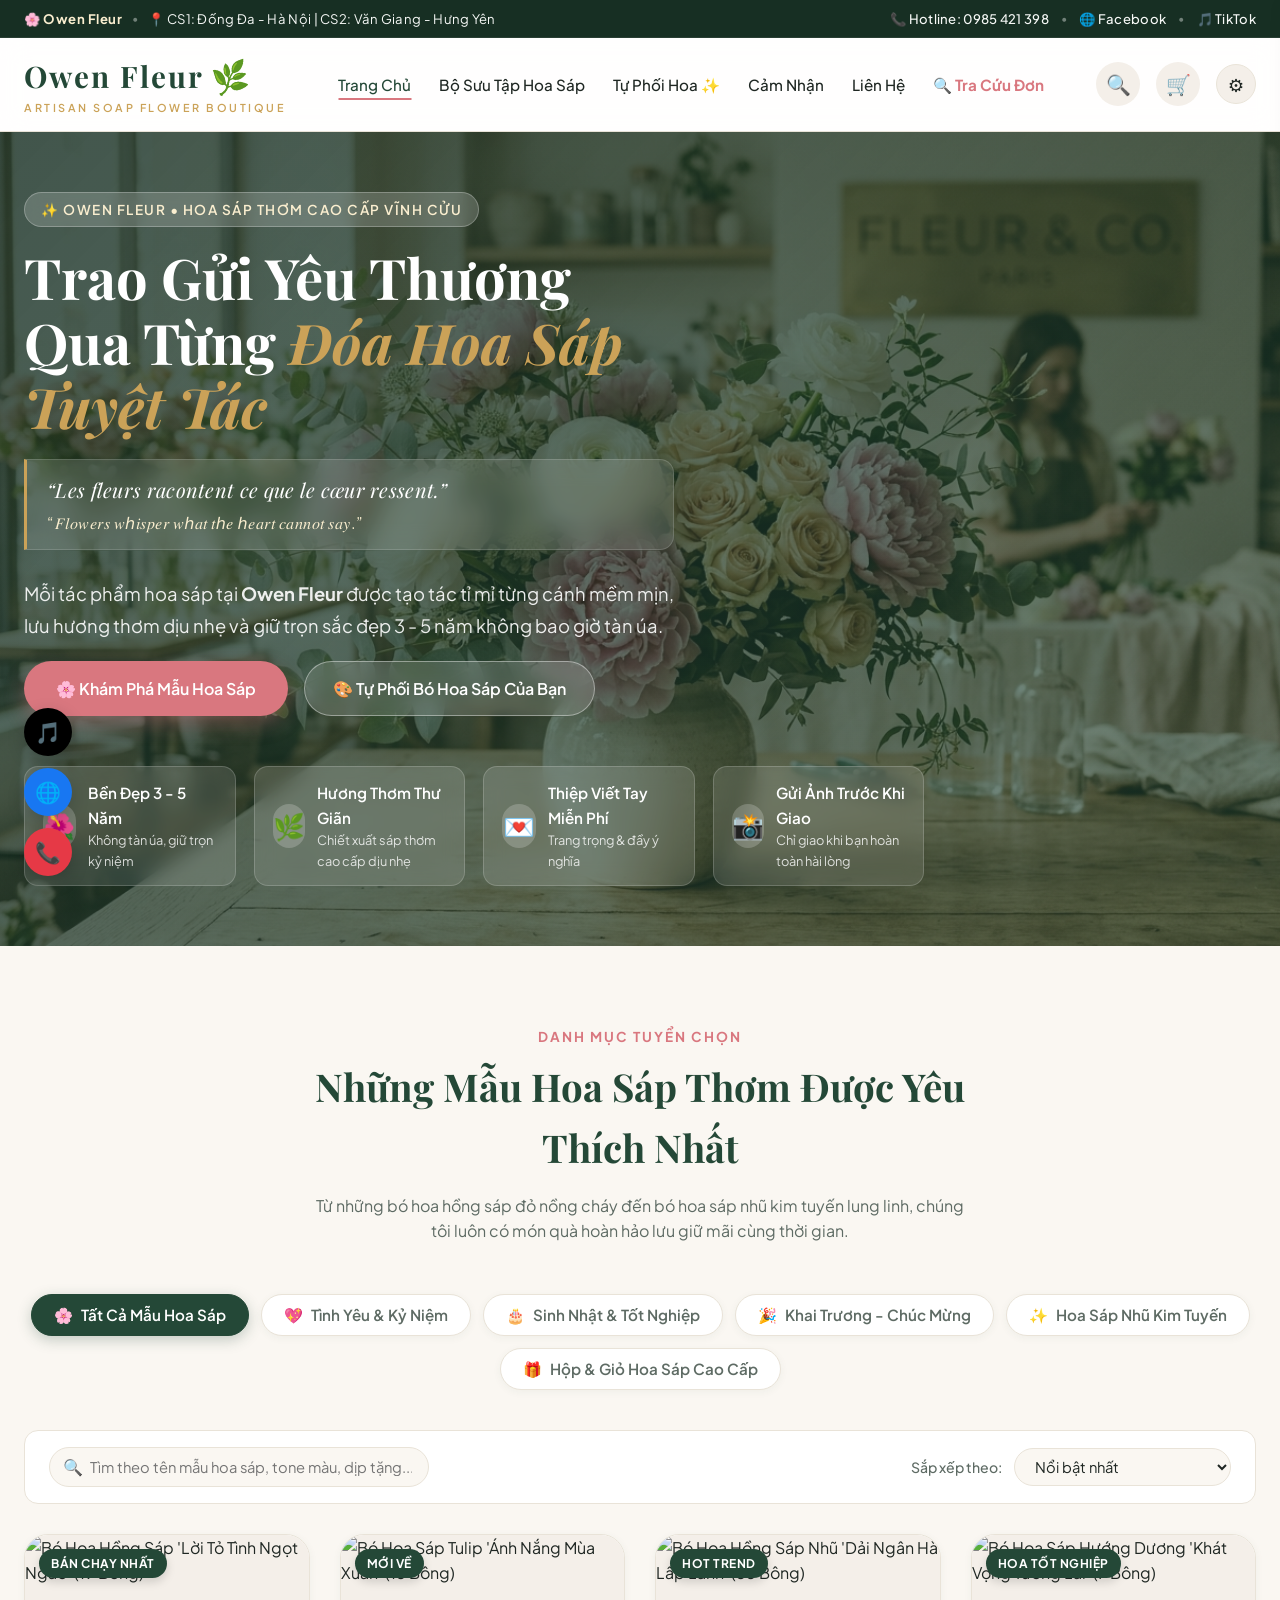
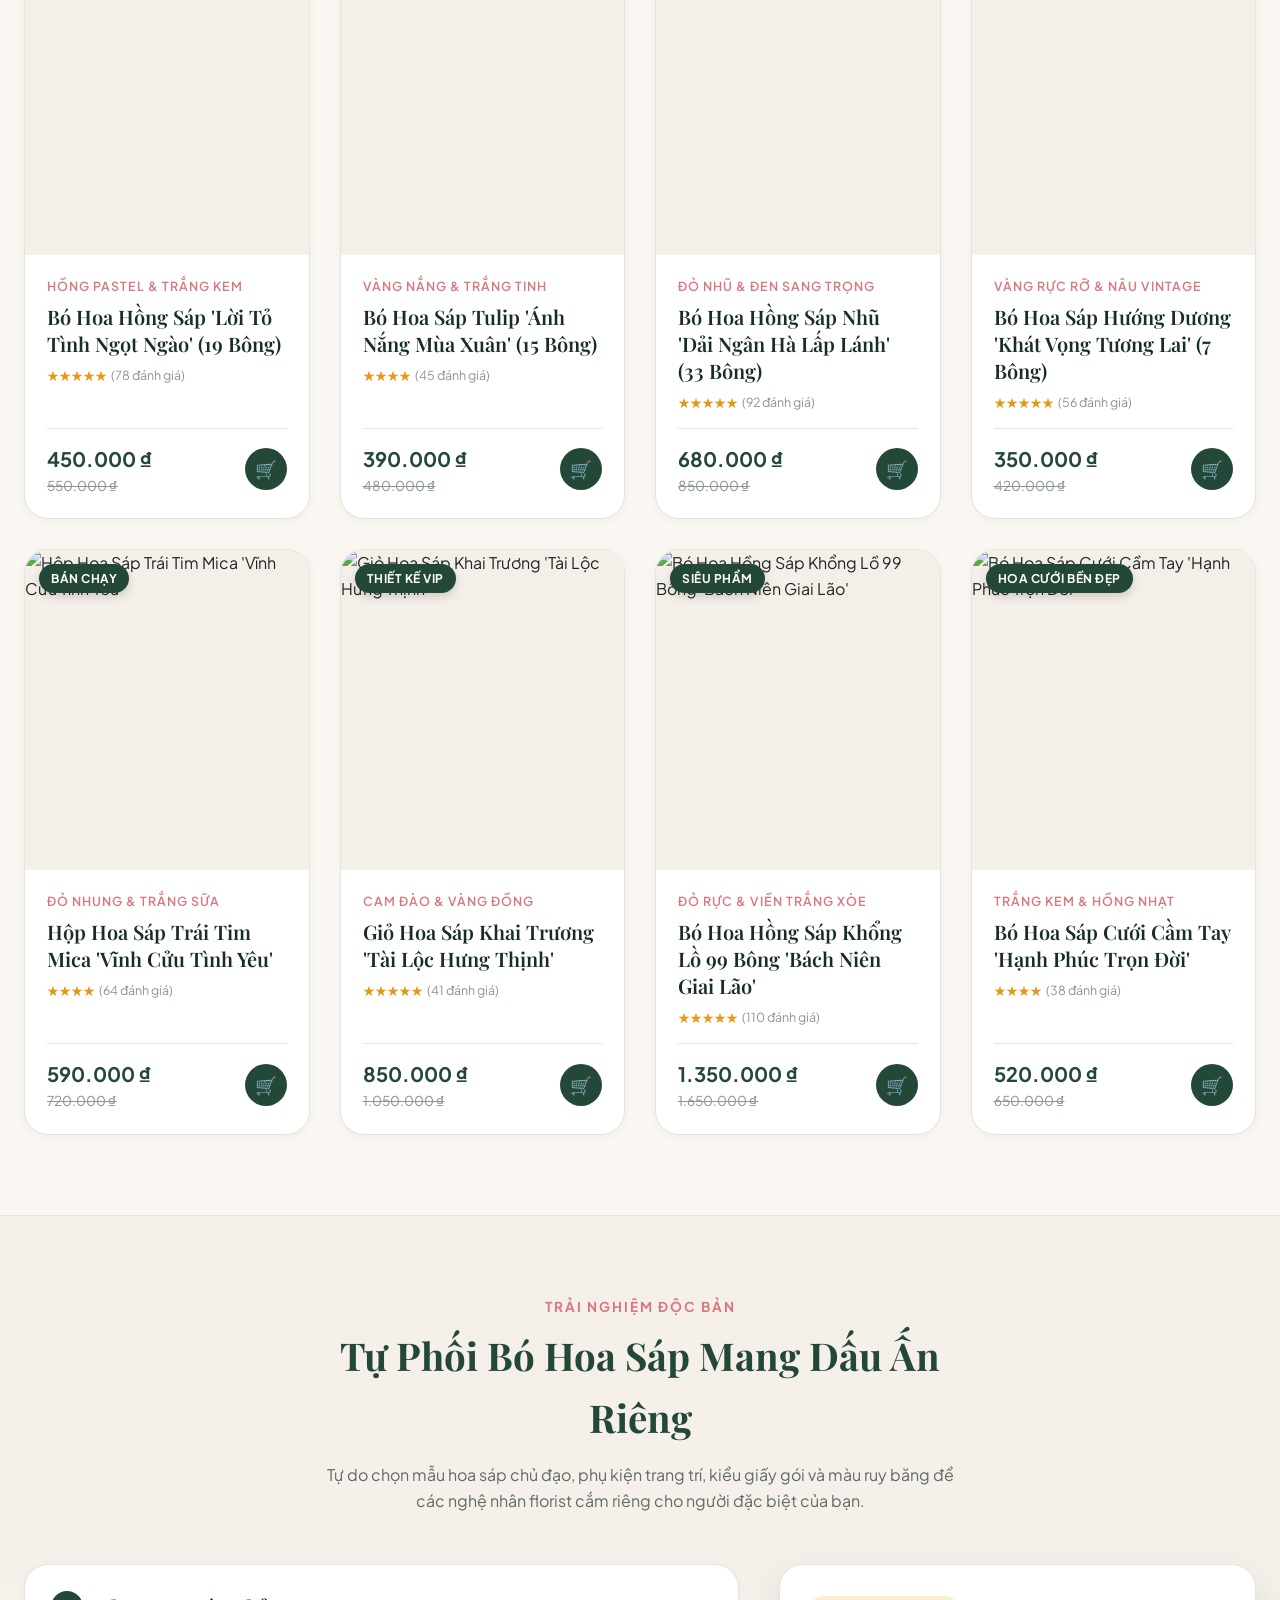
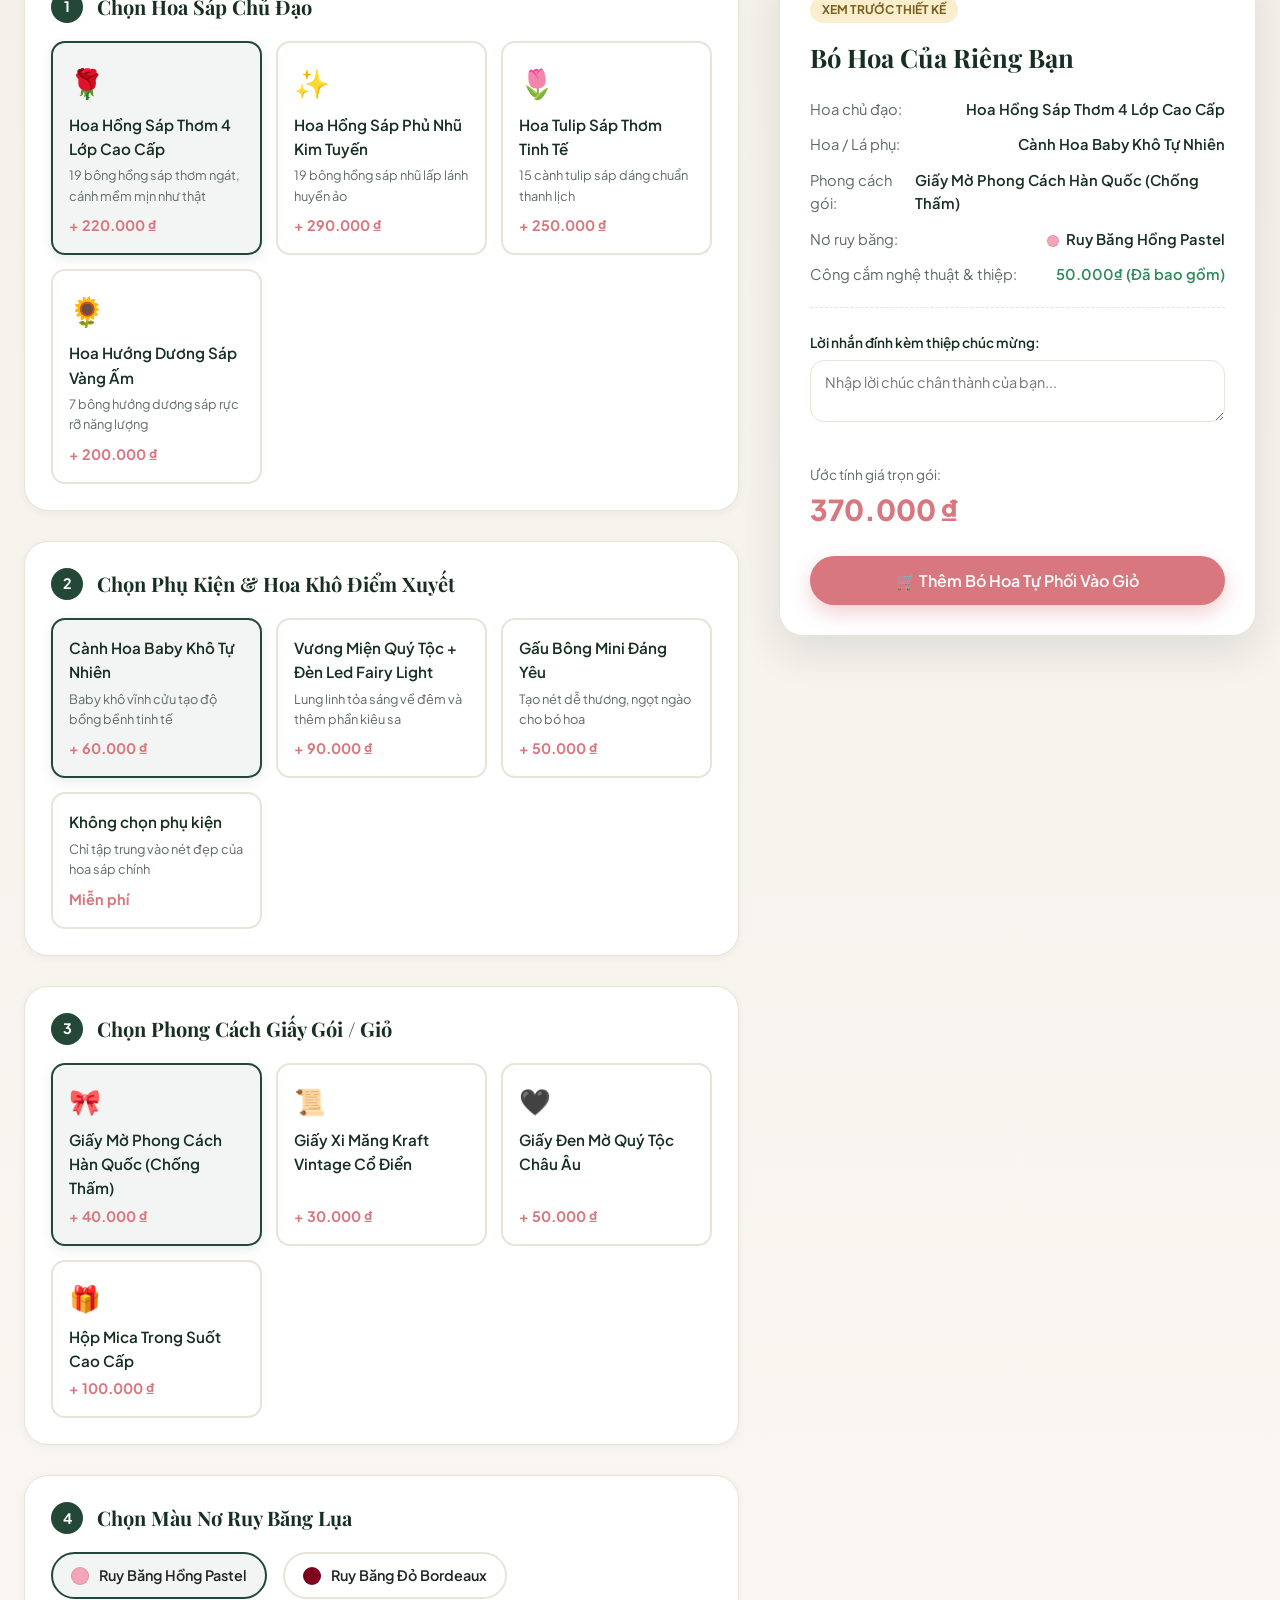
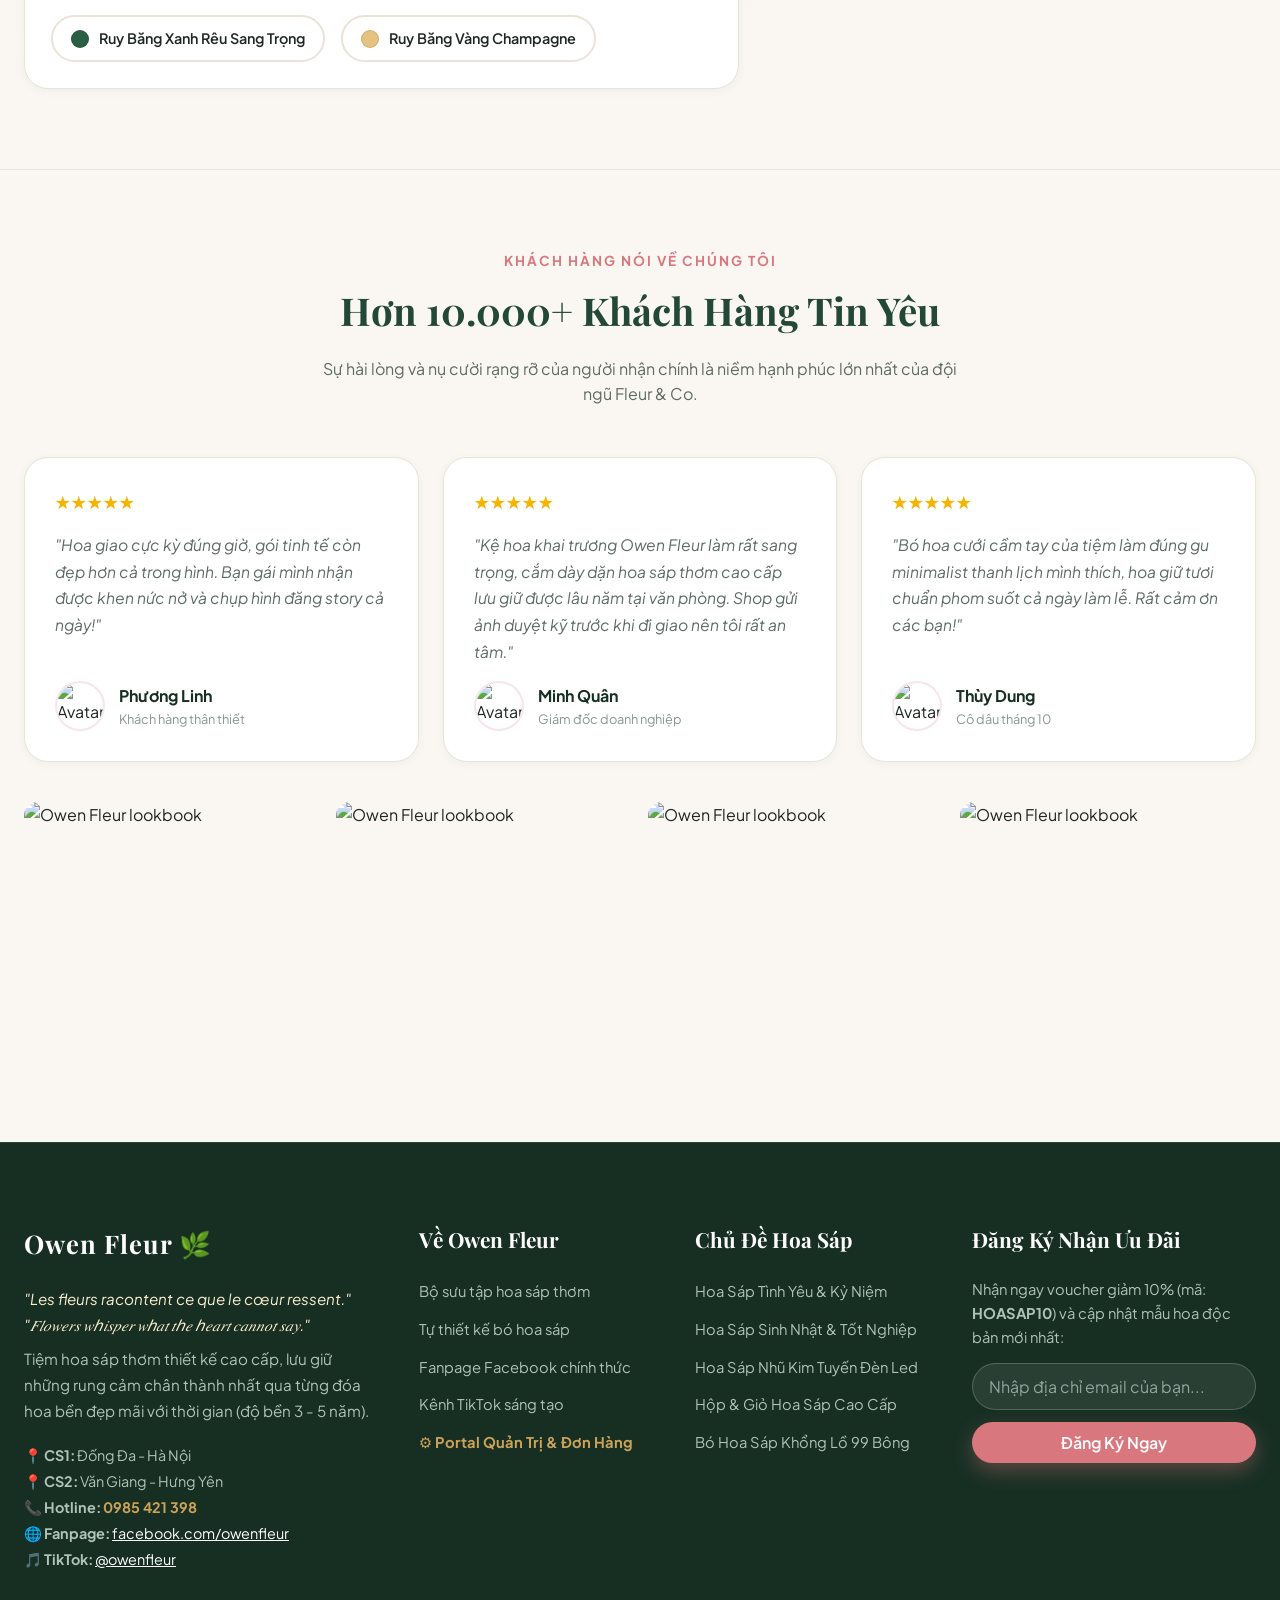
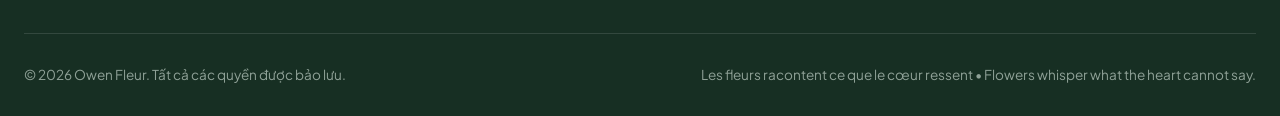
==== commit 2360cb59: "style: streamline top bar to only show shop name, address, hotline, fb and tiktok" ====
--- a/index.html
+++ b/index.html
@@ -26,23 +26,19 @@
 </head>
 <body>
 
-  <!-- Top Announcement Bar -->
+  <!-- Top Minimalist Bar: Tên shop, địa chỉ, hotline, link fb, tiktok -->
   <div class="top-bar">
-    <div>
-      💐 <strong>Ưu đãi hoa sáp:</strong> Nhập mã <span class="highlight">HOASAP10</span> giảm ngay 10% • Freeship nội thành từ 500k
+    <div class="top-bar-left">
+      <strong style="color: var(--gold-light); font-weight: 700; letter-spacing: 0.5px;">🌸 Owen Fleur</strong>
+      <span class="top-bar-divider">•</span>
+      <span>📍 CS1: Đống Đa - Hà Nội | CS2: Văn Giang - Hưng Yên</span>
     </div>
     <div class="top-bar-links">
-      <span>📍 CS1: Đống Đa - Hà Nội | CS2: Văn Giang - Hưng Yên</span>
-      <span>|</span>
-      <a href="tel:0985421398">📞 Hotline: 0985 421 398</a>
-      <span>|</span>
-      <a href="https://www.facebook.com/owenfleur" target="_blank" rel="noopener">🌐 Fanpage</a>
-      <span>|</span>
-      <a href="https://www.tiktok.com/@owenfleur" target="_blank" rel="noopener">🎵 TikTok</a>
-      <span>|</span>
-      <button id="openTrackOrderBtn" style="background: rgba(255,255,255,0.18); border: 1px solid rgba(255,255,255,0.35); color: #fff; padding: 3px 10px; border-radius: 4px; cursor: pointer; font-size: 0.82rem; font-weight: 700; font-family: inherit;">🔍 Tra Cứu Đơn</button>
-      <span>|</span>
-      <a href="admin.html" target="_blank" style="color: var(--gold-light); font-weight: 700; text-decoration: none; padding: 3px 8px; border-radius: 4px; background: rgba(255,255,255,0.1); display: inline-flex; align-items: center; gap: 4px;" title="Cổng dành riêng cho chủ tiệm & nhân sự">⚙️ Portal Chủ Tiệm</a>
+      <a href="tel:0985421398" class="top-bar-link">📞 Hotline: 0985 421 398</a>
+      <span class="top-bar-divider">•</span>
+      <a href="https://www.facebook.com/owenfleur" target="_blank" rel="noopener" class="top-bar-link">🌐 Facebook</a>
+      <span class="top-bar-divider">•</span>
+      <a href="https://www.tiktok.com/@owenfleur" target="_blank" rel="noopener" class="top-bar-link">🎵 TikTok</a>
     </div>
   </div>
 
@@ -65,6 +61,7 @@
           <li><a href="#builderSection" class="nav-link">Tự Phối Hoa ✨</a></li>
           <li><a href="#testimonialsSection" class="nav-link">Cảm Nhận</a></li>
           <li><a href="#footerSection" class="nav-link">Liên Hệ</a></li>
+          <li><a href="#" id="openTrackOrderBtn" class="nav-link" style="color: var(--accent); font-weight: 700;">🔍 Tra Cứu Đơn</a></li>
         </ul>
       </nav>
 
--- a/css/style.css
+++ b/css/style.css
@@ -92,27 +92,47 @@
 .top-bar {
   background: var(--primary-dark);
   color: #f7f9f7;
-  font-size: 0.85rem;
-  padding: 7px 20px;
-  text-align: center;
+  font-size: 0.82rem;
+  padding: 8px 24px;
   display: flex;
   justify-content: space-between;
   align-items: center;
-  letter-spacing: 0.5px;
-}
-
-.top-bar .highlight {
-  color: var(--gold);
-  font-weight: 600;
+  gap: 16px;
+  letter-spacing: 0.3px;
+  border-bottom: 1px solid rgba(255, 255, 255, 0.08);
+}
+
+.top-bar-left {
+  display: flex;
+  align-items: center;
+  gap: 10px;
+  flex-wrap: wrap;
+}
+
+.top-bar-divider {
+  opacity: 0.4;
+  font-size: 0.75rem;
 }
 
 .top-bar-links {
   display: flex;
-  gap: 15px;
-}
-
-.top-bar-links a:hover {
-  color: var(--gold);
+  align-items: center;
+  gap: 12px;
+  flex-shrink: 0;
+}
+
+.top-bar-link {
+  color: #f7f9f7;
+  text-decoration: none;
+  font-weight: 500;
+  transition: var(--transition);
+  display: inline-flex;
+  align-items: center;
+  gap: 4px;
+}
+
+.top-bar-link:hover {
+  color: var(--gold-light);
 }
 
 /* ================= Header & Sticky Navigation ================= */
@@ -1665,11 +1685,24 @@
 }
 
 @media (max-width: 768px) {
+  .top-bar {
+    flex-direction: column;
+    padding: 6px 12px;
+    gap: 4px;
+    text-align: center;
+  }
+  .top-bar-left {
+    justify-content: center;
+    font-size: 0.76rem;
+  }
+  .top-bar-links {
+    display: flex;
+    justify-content: center;
+    font-size: 0.74rem;
+    gap: 10px;
+  }
   .nav-menu {
     display: none; /* Can be toggled on mobile */
-  }
-  .top-bar-links {
-    display: none;
   }
   .hero-title {
     font-size: 2.2rem;
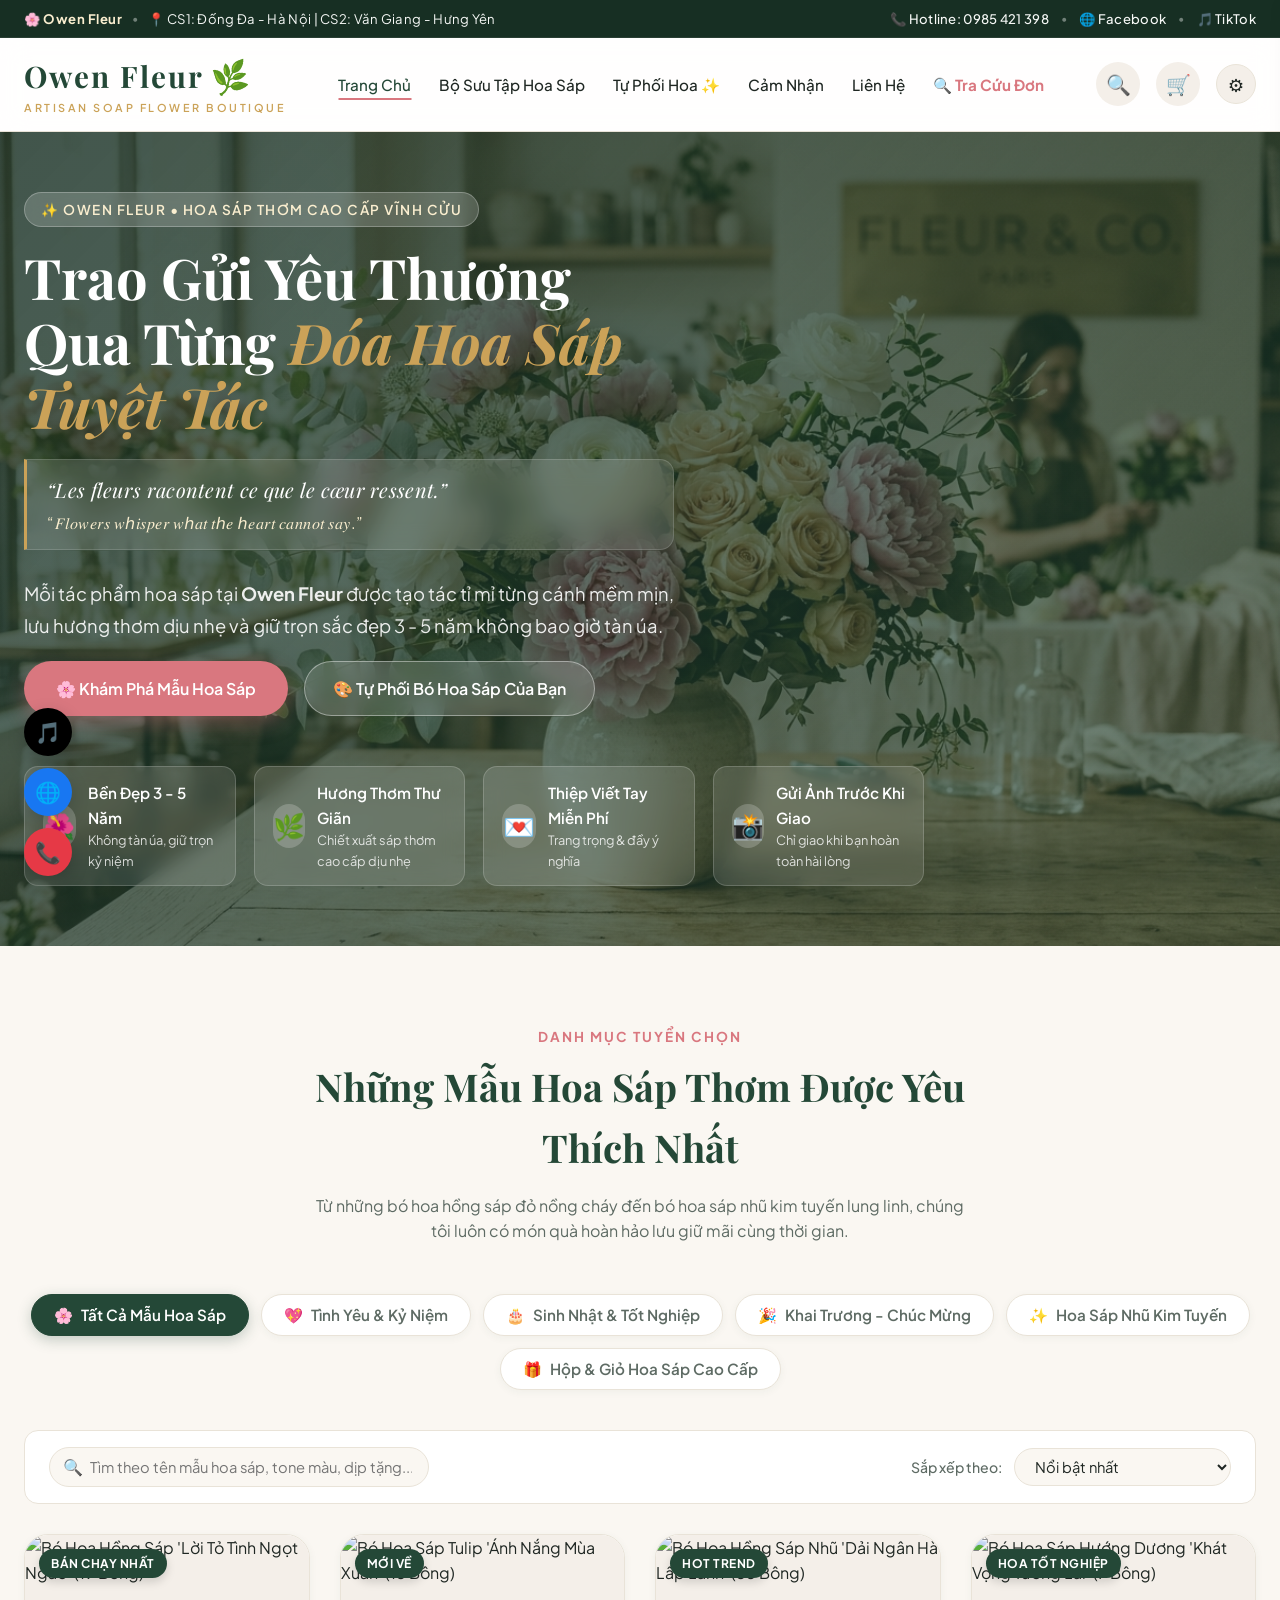
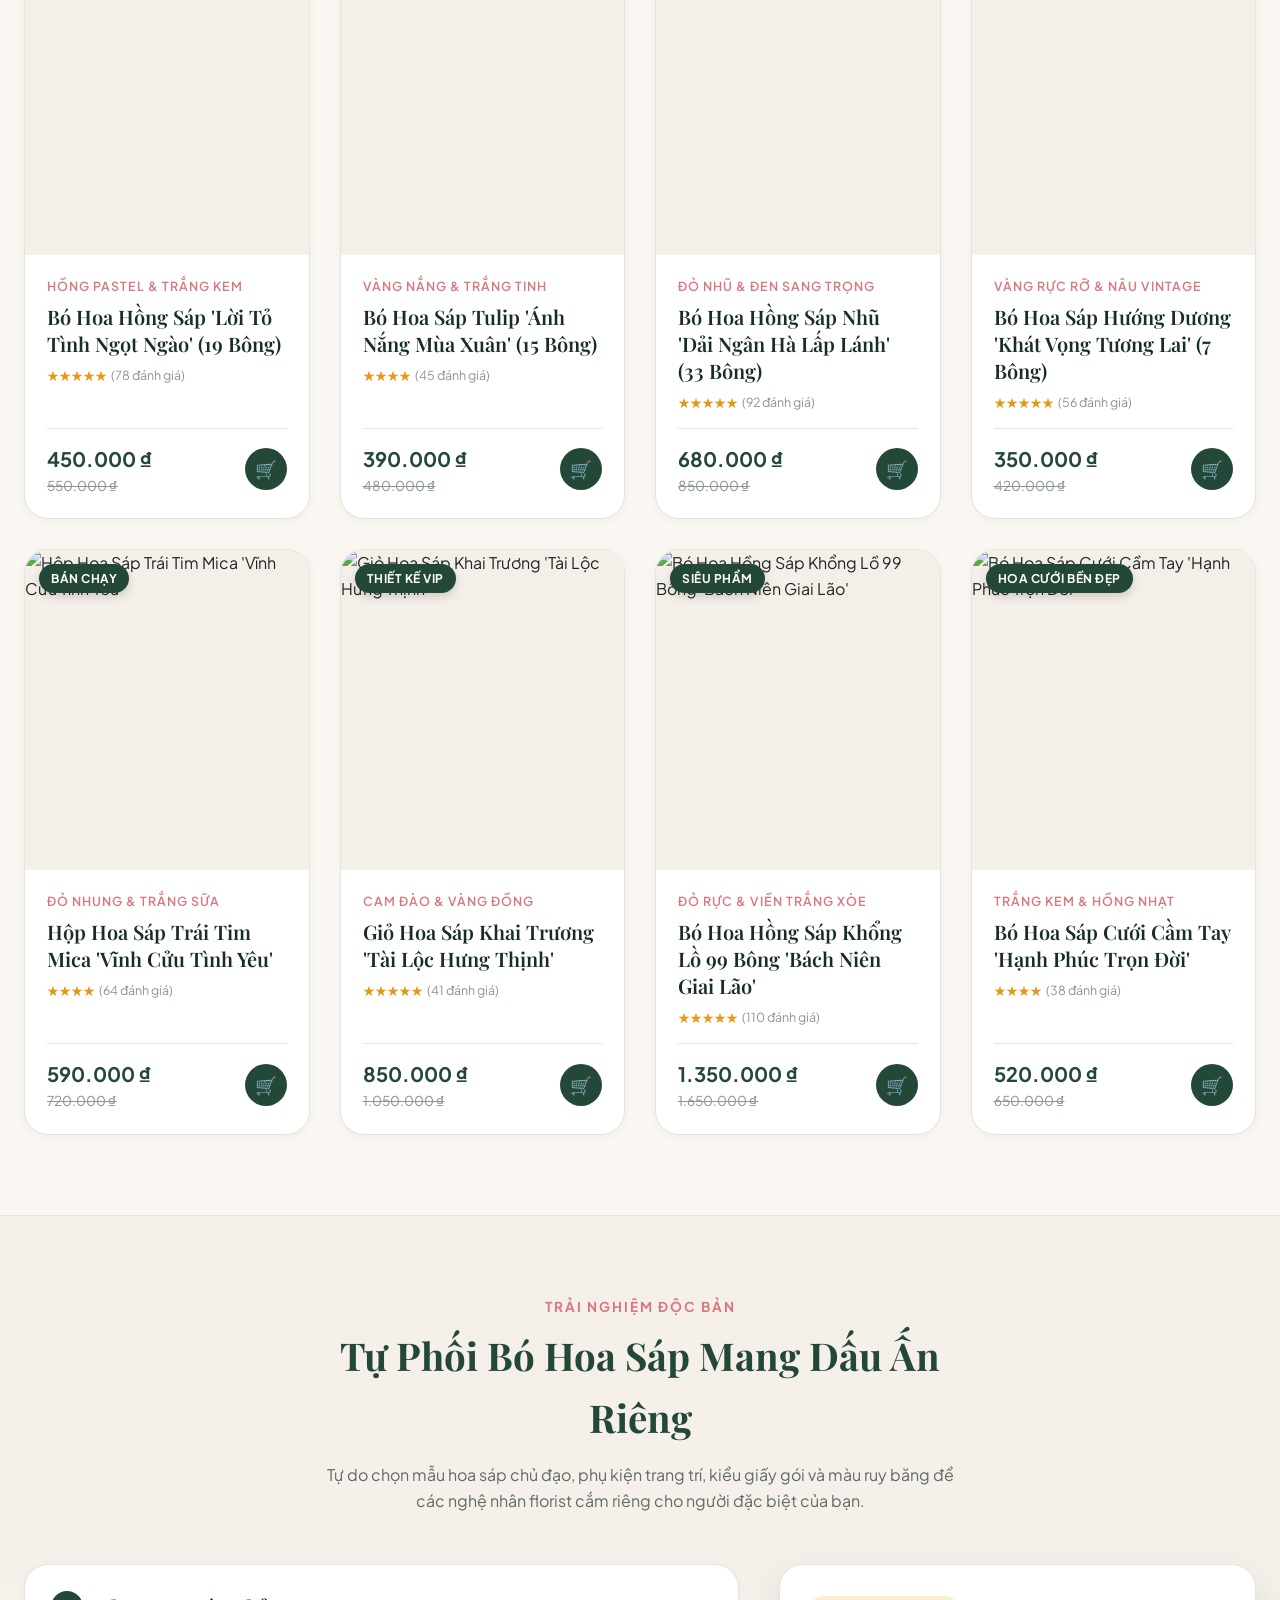
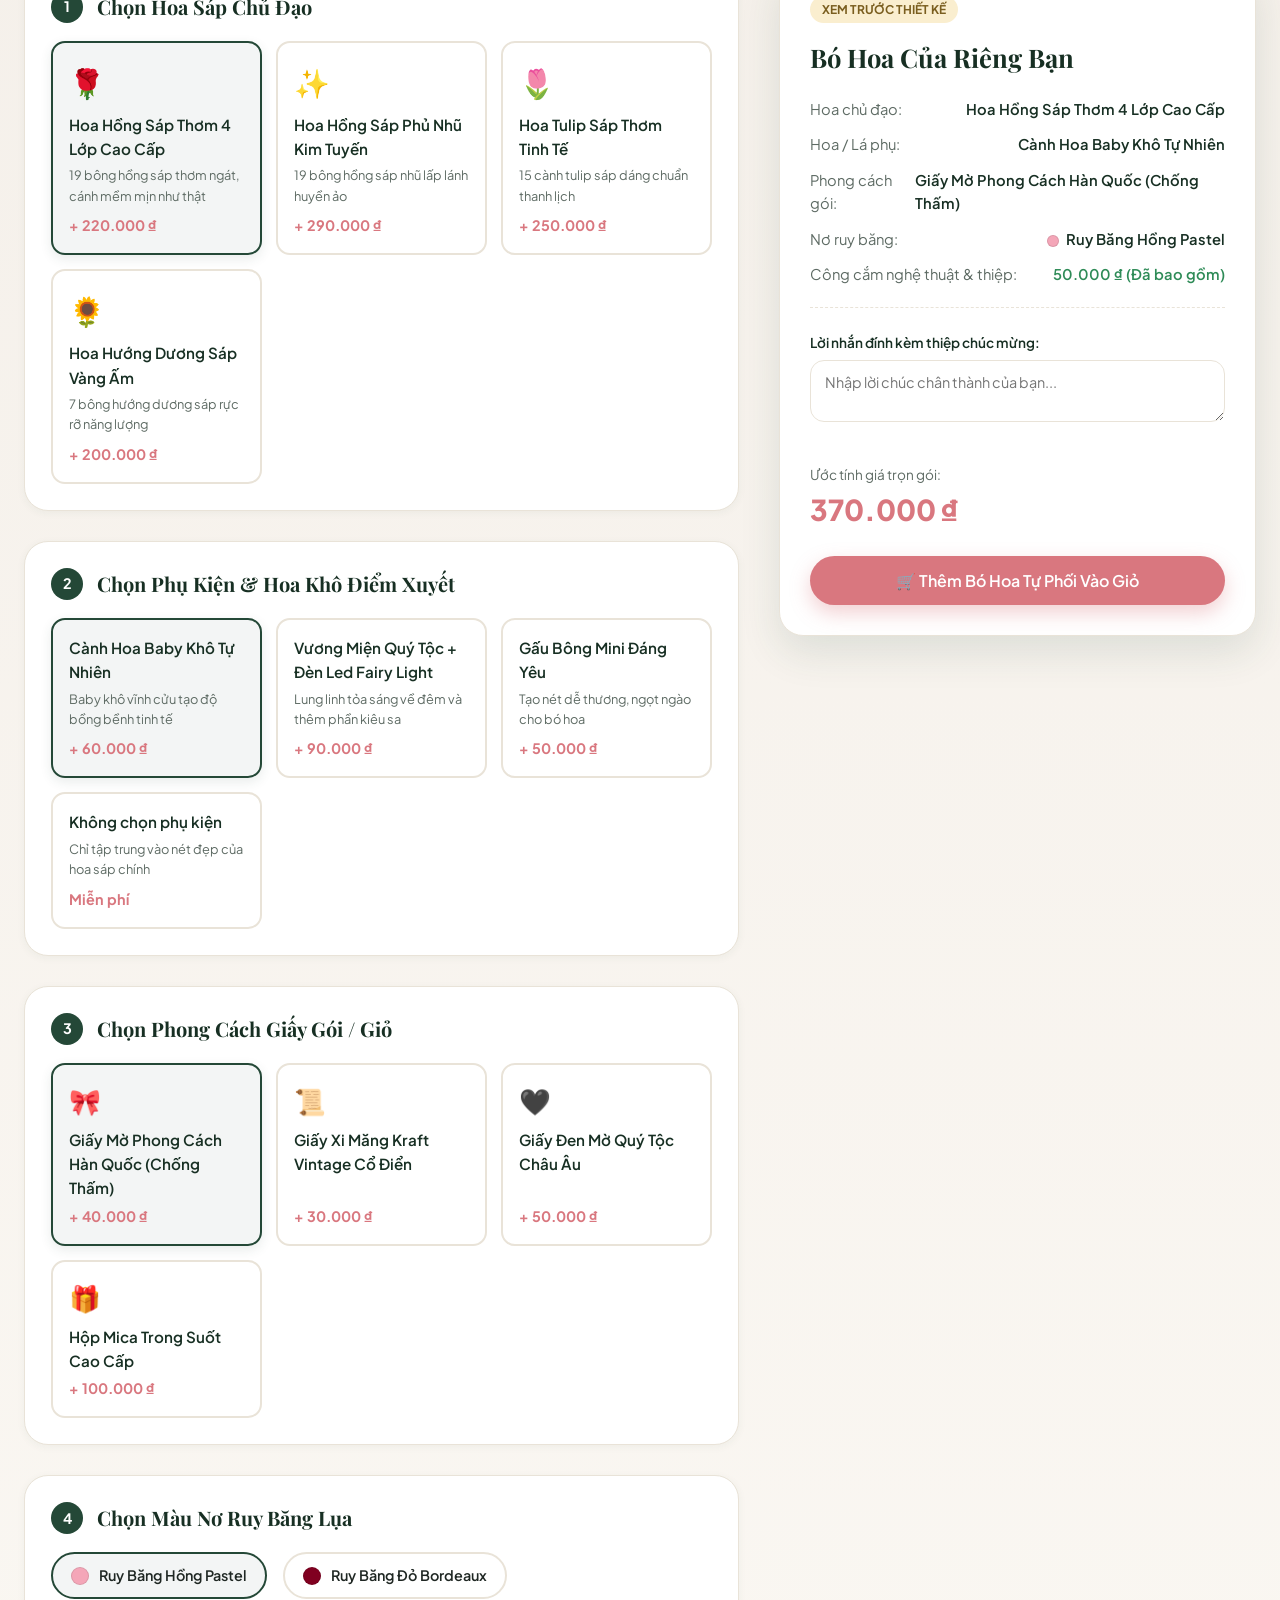
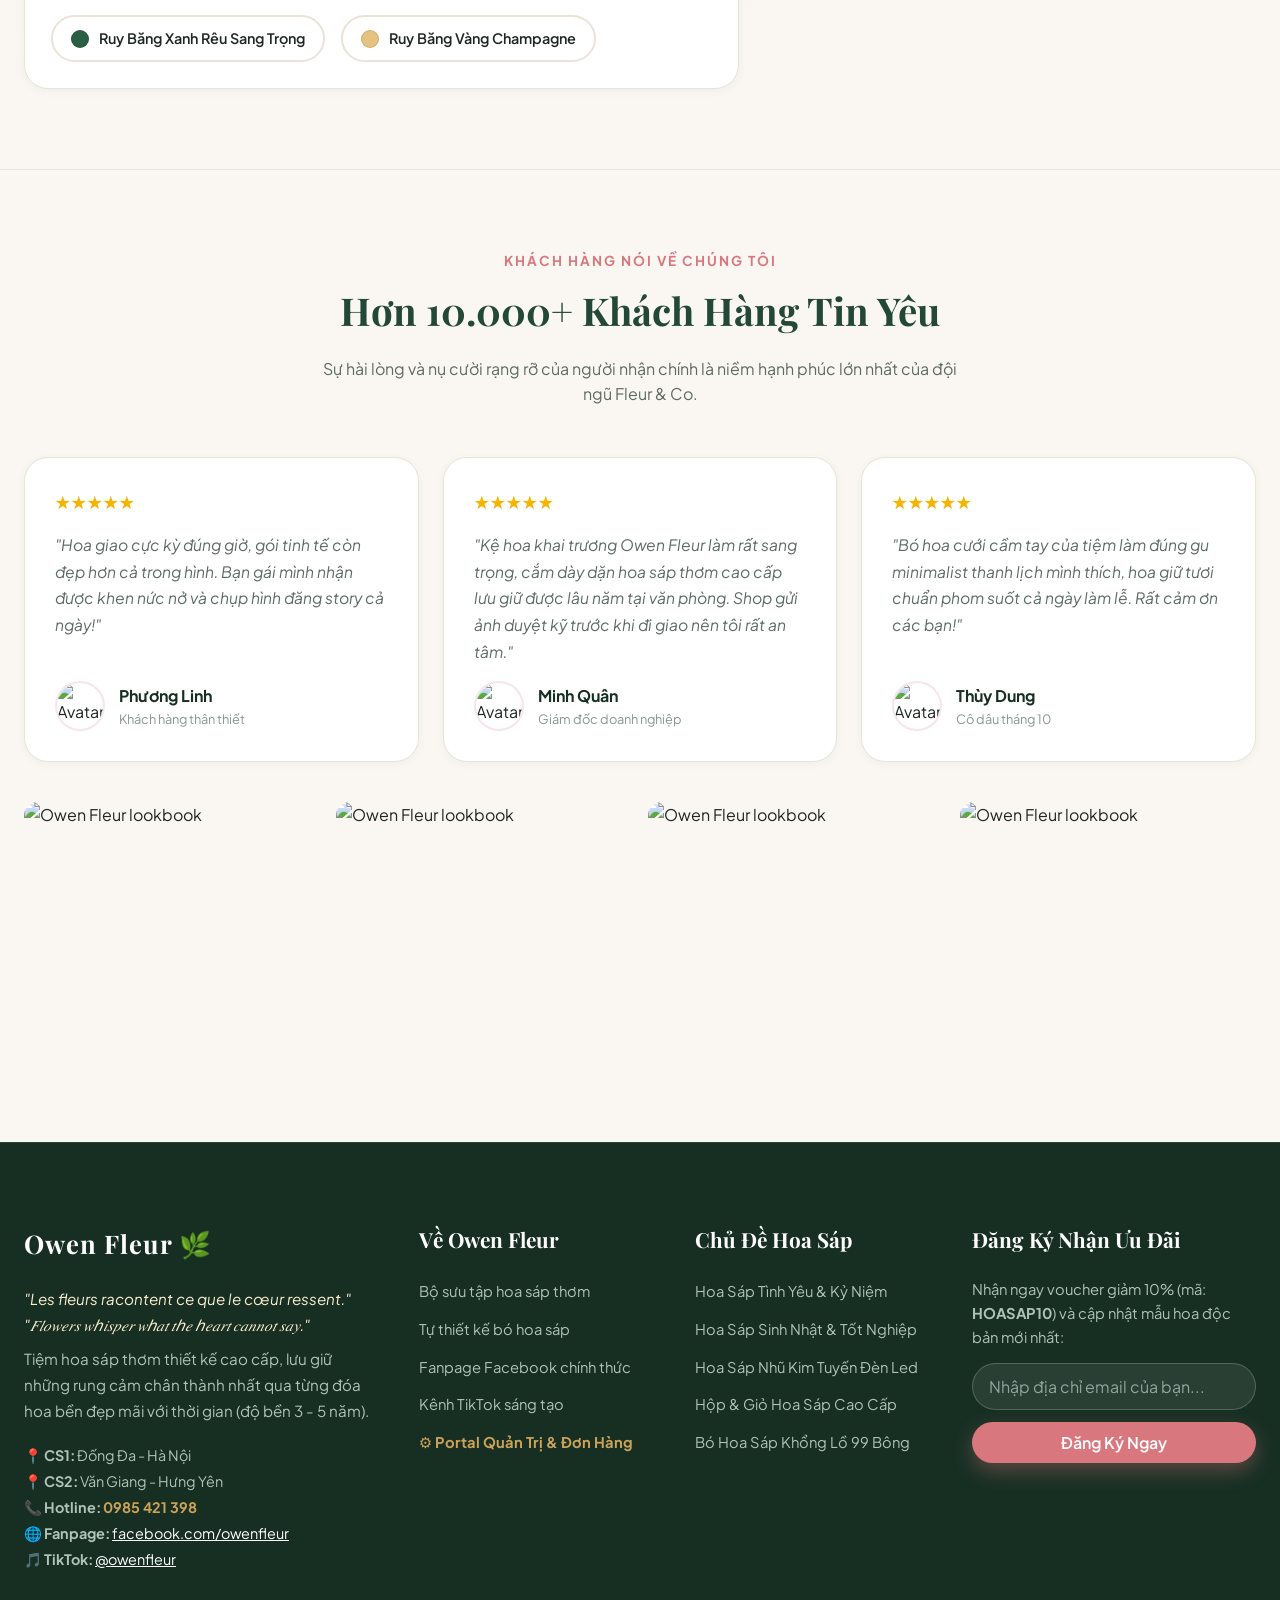
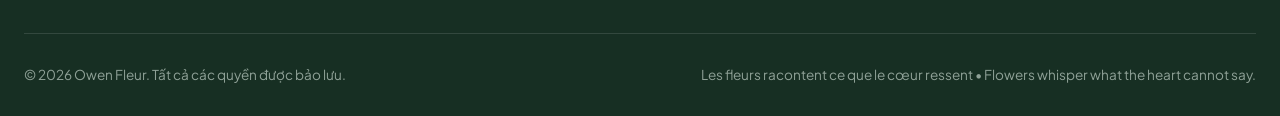
==== commit 3ce076b8: "feat: Add Custom Bouquet Builder full configuration in Admin Portal and sync with customer storefron" ====
--- a/index.html
+++ b/index.html
@@ -266,7 +266,7 @@
             </li>
             <li>
               <span class="spec-label">Công cắm nghệ thuật & thiệp:</span>
-              <span class="spec-val" style="color: var(--success);">50.000₫ (Đã bao gồm)</span>
+              <span class="spec-val" style="color: var(--success);" id="prevCraftFee">50.000₫ (Đã bao gồm)</span>
             </li>
           </ul>
 
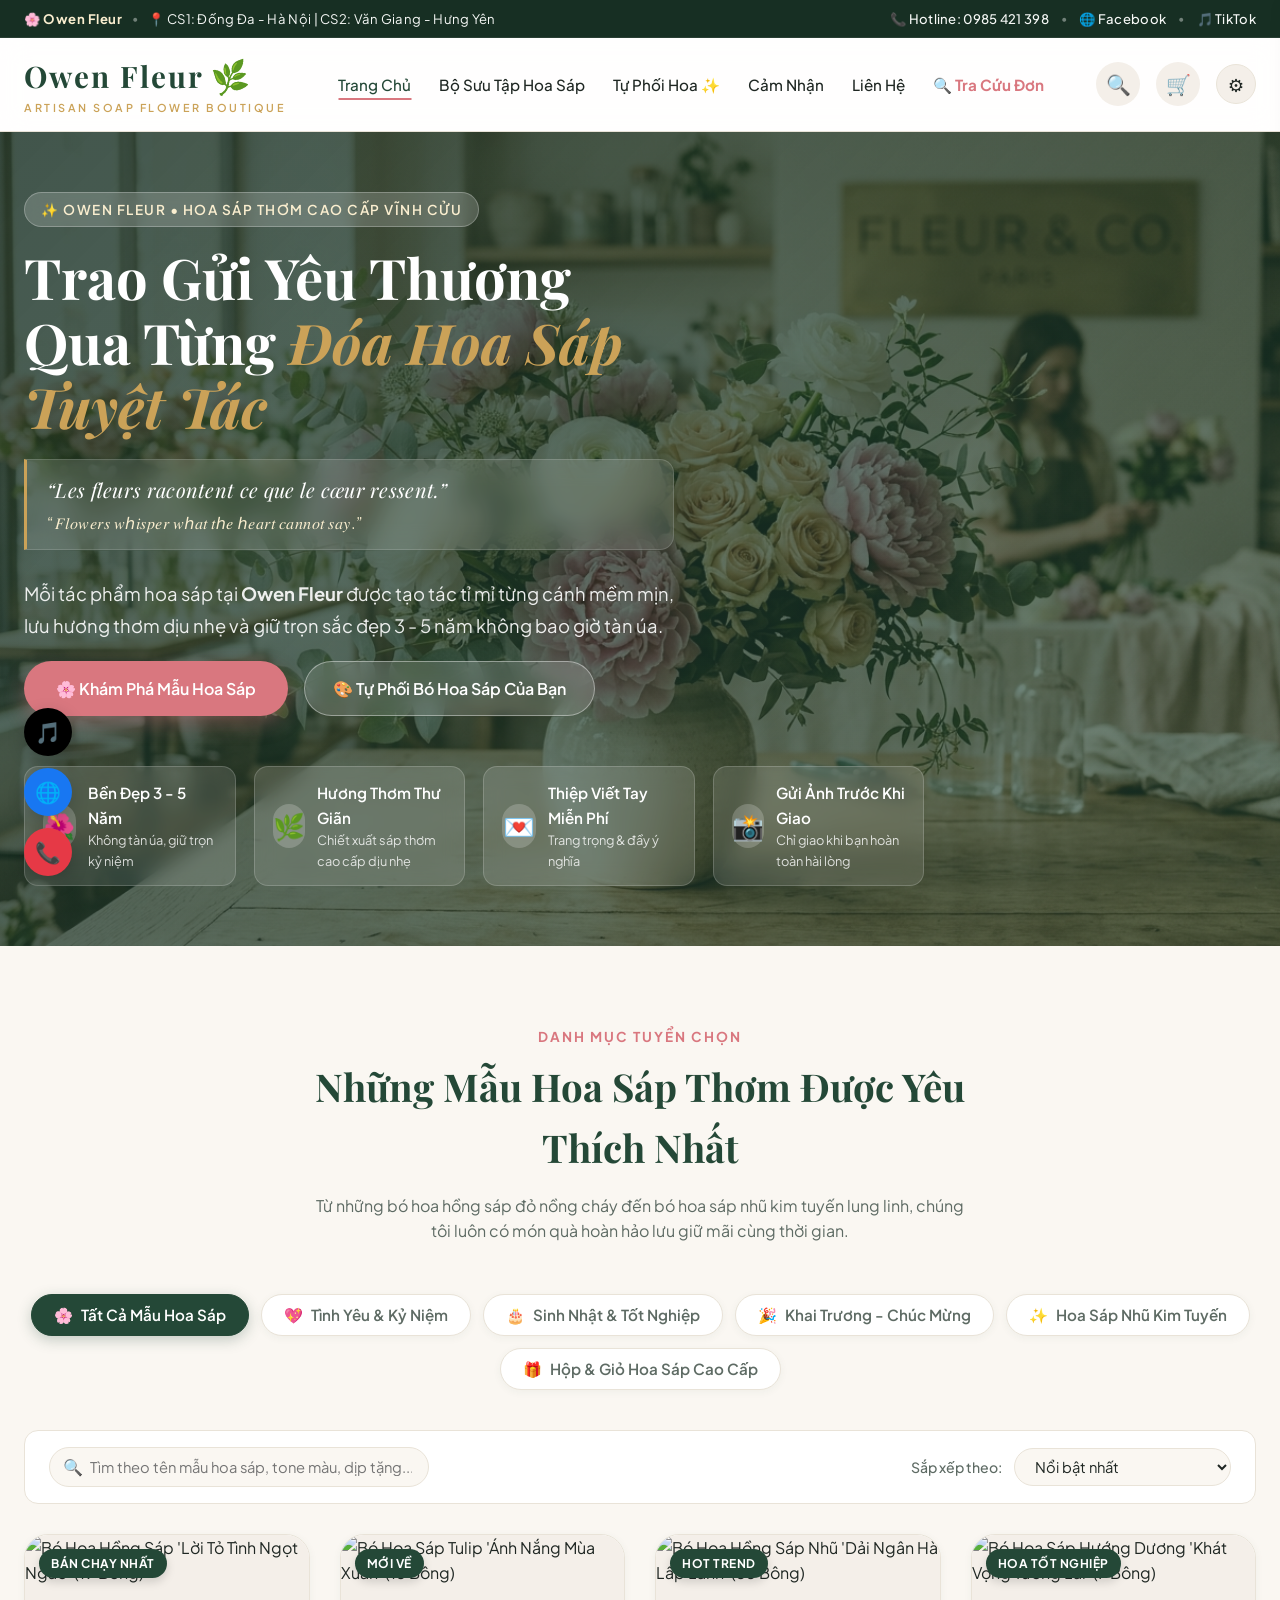
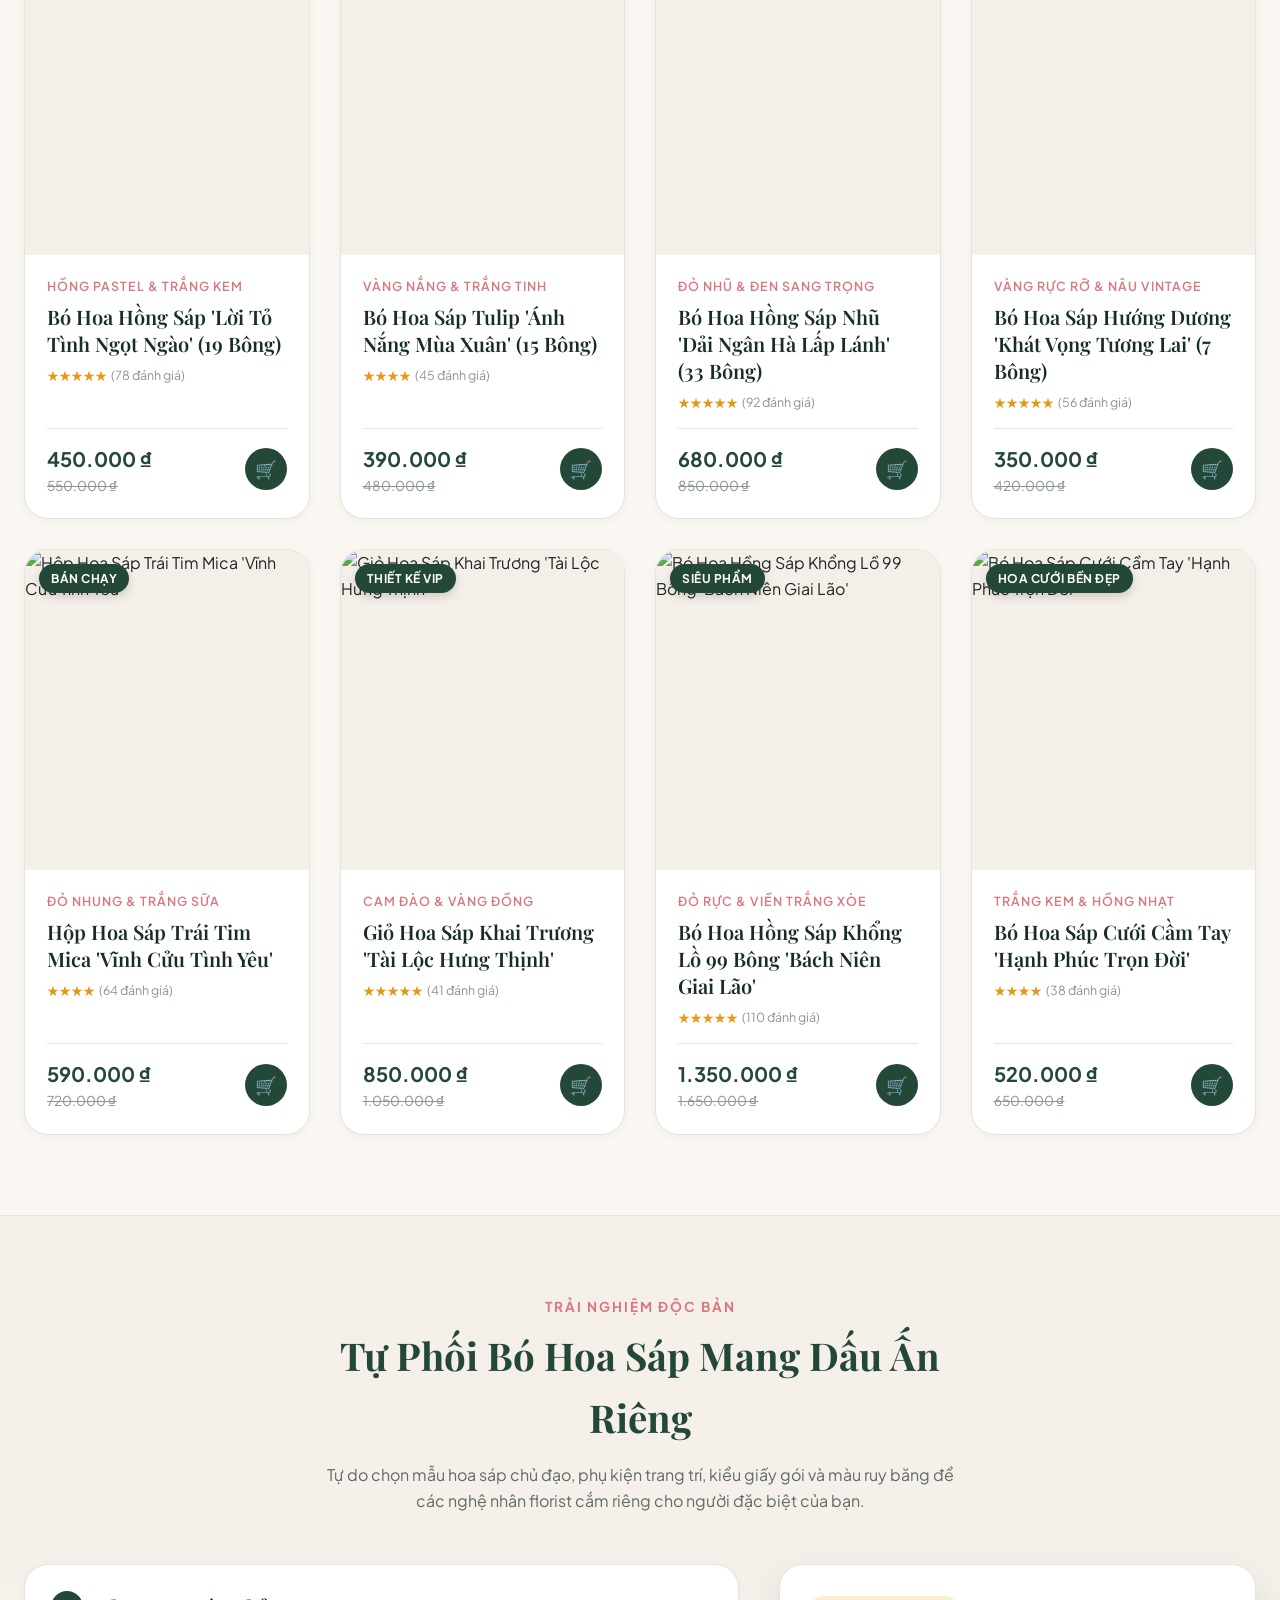
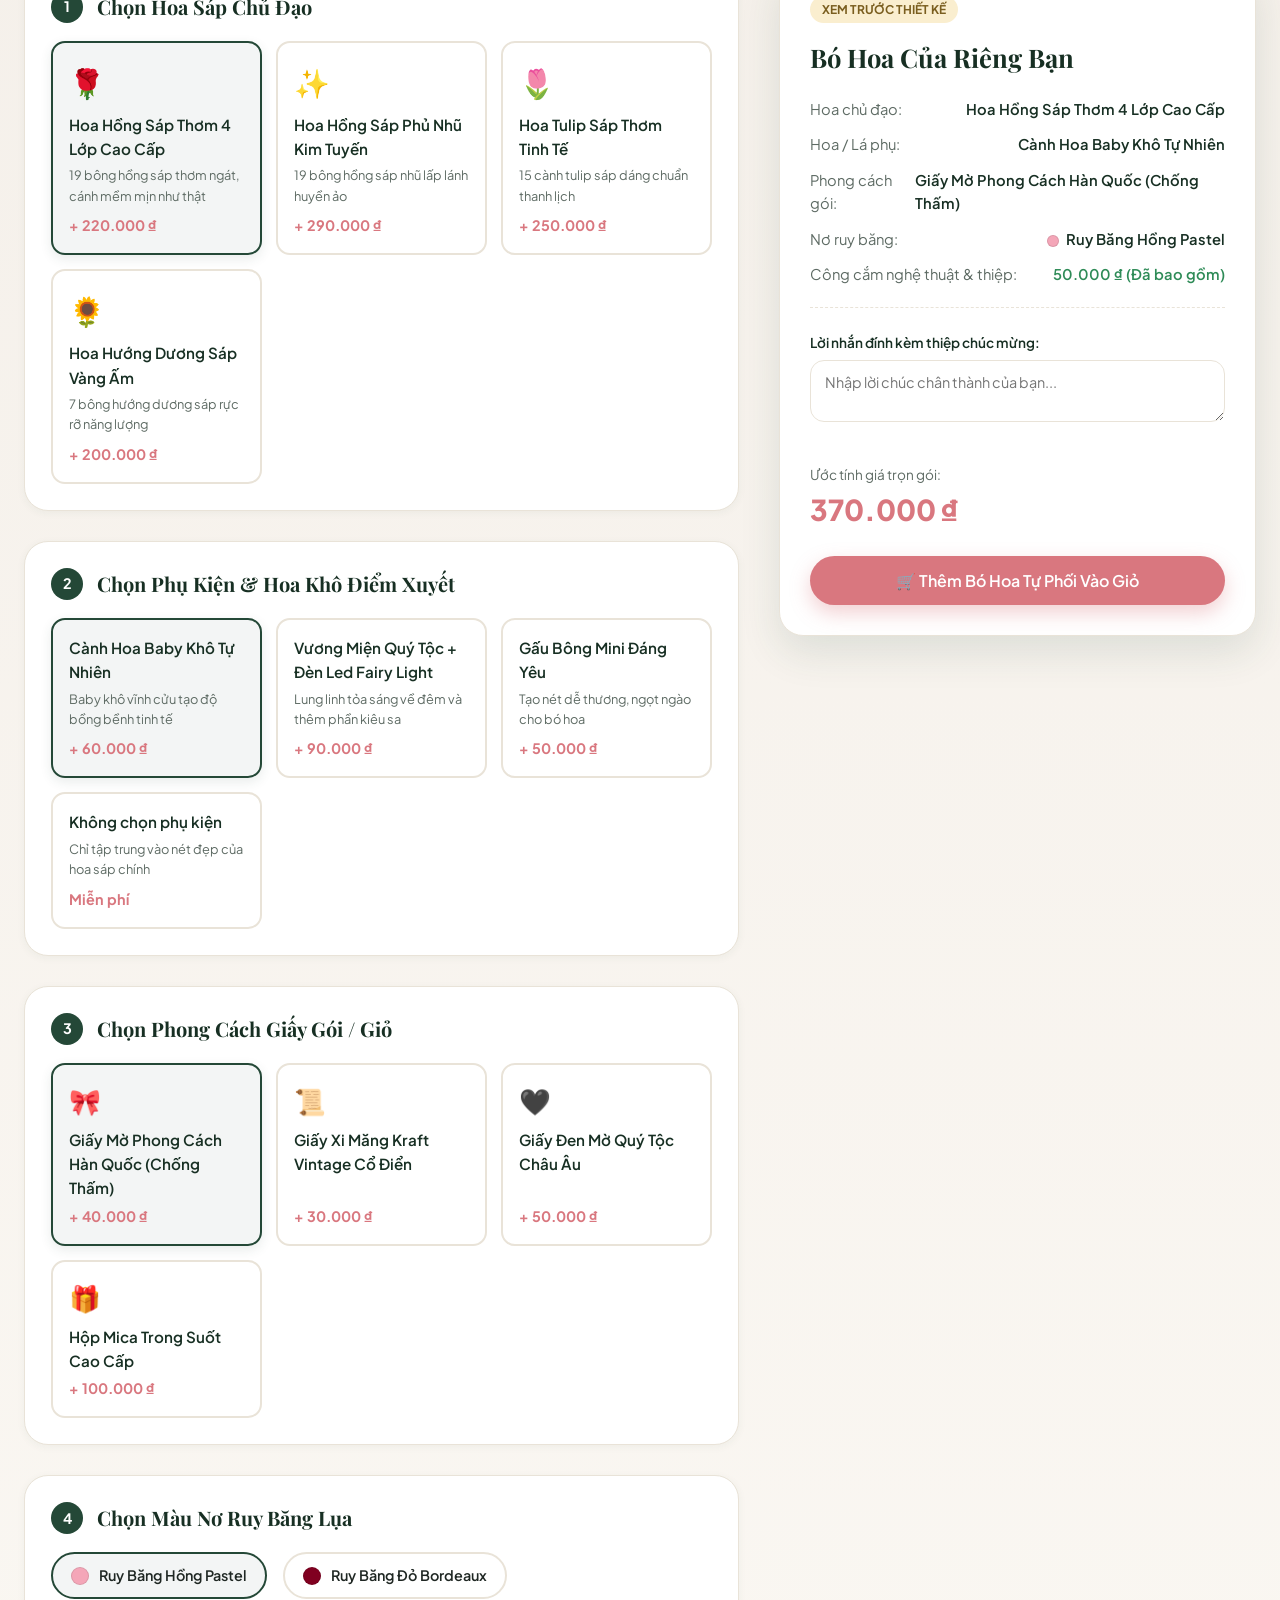
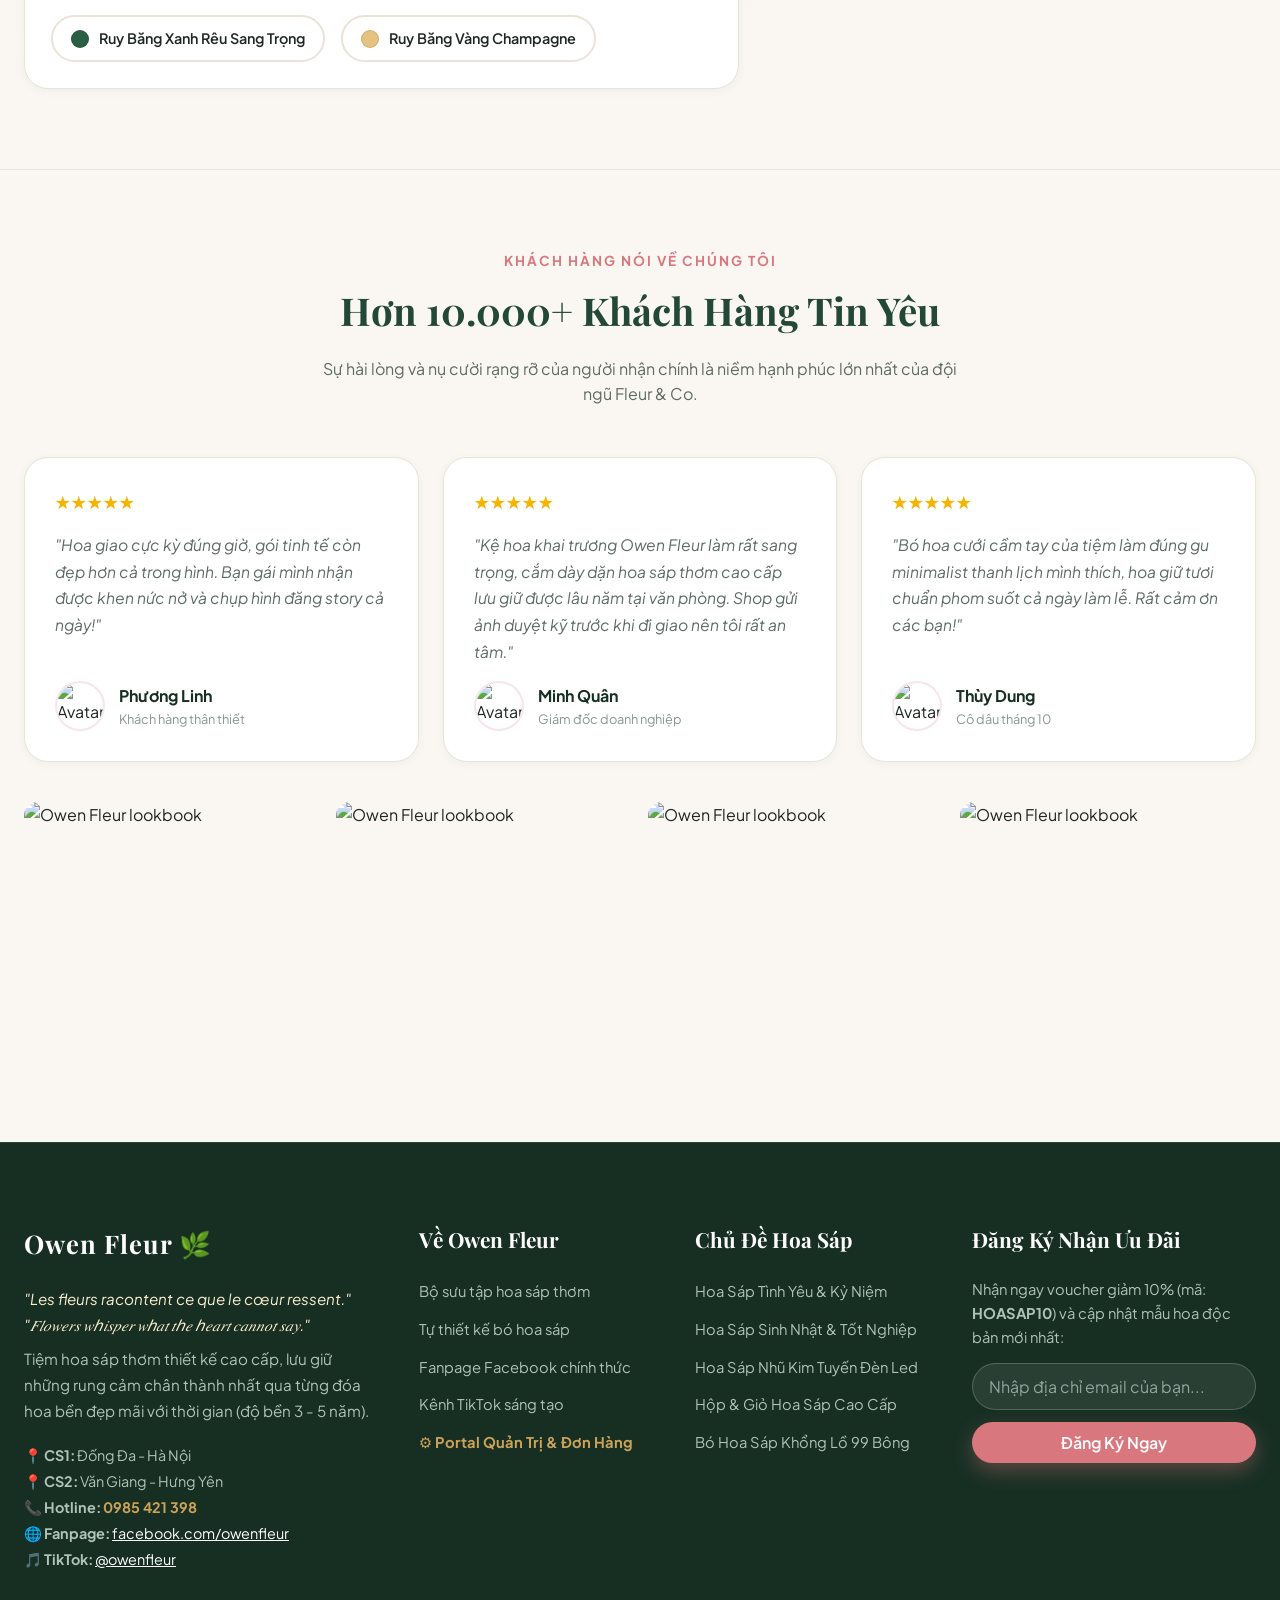
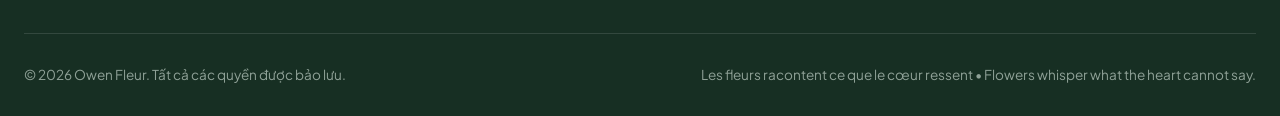
==== commit ef229bac: "feat: Full mobile UI/UX optimization for storefront and admin portal (sticky bottom nav, 2-col produ" ====
--- a/index.html
+++ b/index.html
@@ -525,6 +525,33 @@
     </a>
   </div>
 
+  <!-- Mobile Bottom Navigation Bar (Touch-Optimized for Mobile) -->
+  <nav class="mobile-bottom-nav">
+    <a href="#" class="mobile-nav-btn active" id="btnNavHome">
+      <span class="nav-icon">🏠</span>
+      <span class="nav-label">Trang Chủ</span>
+    </a>
+    <a href="#collectionSection" class="mobile-nav-btn" id="btnNavCollection">
+      <span class="nav-icon">🌸</span>
+      <span class="nav-label">Mẫu Hoa</span>
+    </a>
+    <a href="#builderSection" class="mobile-nav-btn" id="btnNavBuilder">
+      <span class="nav-icon">🎨</span>
+      <span class="nav-label">Tự Phối</span>
+    </a>
+    <button type="button" class="mobile-nav-btn" id="btnNavTrack">
+      <span class="nav-icon">🔍</span>
+      <span class="nav-label">Tra Đơn</span>
+    </button>
+    <button type="button" class="mobile-nav-btn" id="btnNavCart">
+      <div style="position: relative; display: inline-block;">
+        <span class="nav-icon">🛒</span>
+        <span class="badge-count" id="mobileCartBadge" style="display: none; position: absolute; top: -6px; right: -12px; font-size: 0.65rem; padding: 2px 5px;">0</span>
+      </div>
+      <span class="nav-label">Giỏ Hàng</span>
+    </button>
+  </nav>
+
   <!-- Toast Notifications Container -->
   <div class="toast-container" id="toastContainer"></div>
 
--- a/css/style.css
+++ b/css/style.css
@@ -1657,12 +1657,19 @@
 }
 
 /* ================= Responsive Breakpoints ================= */
+/* ================= Mobile Bottom Navigation Bar ================= */
+.mobile-bottom-nav {
+  display: none;
+}
+
+/* ================= Responsive Breakpoints ================= */
 @media (max-width: 992px) {
   .hero-title {
     font-size: 2.8rem;
   }
   .builder-layout {
     grid-template-columns: 1fr;
+    gap: 28px;
   }
   .builder-preview-box {
     position: static;
@@ -1685,6 +1692,78 @@
 }
 
 @media (max-width: 768px) {
+  /* Reserve space for mobile bottom nav */
+  body {
+    padding-bottom: 74px;
+  }
+
+  /* Sticky Mobile Bottom Navigation Bar */
+  .mobile-bottom-nav {
+    display: flex;
+    position: fixed;
+    bottom: 0;
+    left: 0;
+    right: 0;
+    height: 62px;
+    background: rgba(255, 255, 255, 0.96);
+    backdrop-filter: blur(16px);
+    border-top: 1px solid var(--border);
+    z-index: 2500;
+    justify-content: space-around;
+    align-items: center;
+    box-shadow: 0 -4px 18px rgba(0, 0, 0, 0.08);
+    padding: 4px 6px env(safe-area-inset-bottom, 4px);
+  }
+
+  .mobile-nav-btn {
+    display: flex;
+    flex-direction: column;
+    align-items: center;
+    justify-content: center;
+    color: var(--text-muted);
+    font-size: 0.72rem;
+    font-weight: 600;
+    text-decoration: none;
+    flex: 1;
+    height: 100%;
+    padding: 4px 0;
+    background: none;
+    border: none;
+    cursor: pointer;
+    transition: all 0.2s ease;
+  }
+
+  .mobile-nav-btn .nav-icon {
+    font-size: 1.35rem;
+    margin-bottom: 2px;
+    line-height: 1;
+  }
+
+  .mobile-nav-btn.active, .mobile-nav-btn:hover {
+    color: var(--primary);
+  }
+
+  /* Floating Hotline/Chat: Reposition to bottom-right above bottom nav so it never blocks left text/cards */
+  .floating-actions-stack {
+    bottom: 74px;
+    left: auto;
+    right: 14px;
+    gap: 8px;
+    z-index: 2400;
+  }
+
+  .floating-action-btn {
+    width: 42px;
+    height: 42px;
+    font-size: 1.15rem;
+    box-shadow: 0 4px 14px rgba(0, 0, 0, 0.25);
+  }
+
+  .floating-action-btn .tooltip {
+    display: none !important;
+  }
+
+  /* Top Bar */
   .top-bar {
     flex-direction: column;
     padding: 6px 12px;
@@ -1693,26 +1772,227 @@
   }
   .top-bar-left {
     justify-content: center;
-    font-size: 0.76rem;
+    font-size: 0.75rem;
   }
   .top-bar-links {
     display: flex;
     justify-content: center;
-    font-size: 0.74rem;
+    font-size: 0.72rem;
     gap: 10px;
   }
+
   .nav-menu {
-    display: none; /* Can be toggled on mobile */
+    display: none;
+  }
+
+  /* Hero Section */
+  .hero-section {
+    padding: 36px 16px 48px;
   }
   .hero-title {
-    font-size: 2.2rem;
-  }
-  .footer-top {
-    grid-template-columns: 1fr;
-  }
+    font-size: 2.1rem;
+    line-height: 1.25;
+  }
+  .hero-quote-box {
+    padding: 12px 14px;
+    margin: 18px 0;
+  }
+  .hero-quote-fr, .hero-quote-en {
+    font-size: 0.88rem;
+  }
+  .hero-desc {
+    font-size: 0.9rem;
+    margin-bottom: 22px;
+  }
+  .hero-cta-group {
+    flex-direction: column;
+    gap: 10px;
+  }
+  .hero-cta-group a {
+    width: 100%;
+    justify-content: center;
+    padding: 12px 18px;
+  }
+  .hero-badges {
+    grid-template-columns: 1fr 1fr;
+    gap: 10px;
+    margin-top: 28px;
+  }
+  .hero-badge-item {
+    padding: 10px;
+    gap: 8px;
+  }
+  .hero-badge-icon {
+    width: 34px;
+    height: 34px;
+    font-size: 1.1rem;
+  }
+  .hero-badge-text h4 {
+    font-size: 0.82rem;
+  }
+  .hero-badge-text p {
+    font-size: 0.7rem;
+  }
+
+  /* Category Filter: Swipeable Horizontal Bar */
+  .category-filter-bar {
+    flex-wrap: nowrap;
+    overflow-x: auto;
+    justify-content: flex-start;
+    padding: 4px 16px 12px;
+    margin-bottom: 20px;
+    -webkit-overflow-scrolling: touch;
+    scrollbar-width: none;
+  }
+  .category-filter-bar::-webkit-scrollbar {
+    display: none;
+  }
+  .cat-pill {
+    flex-shrink: 0;
+    padding: 8px 16px;
+    font-size: 0.85rem;
+  }
+
+  /* Catalog Toolbar */
   .catalog-toolbar {
     flex-direction: column;
     align-items: stretch;
+    padding: 12px 14px;
+    gap: 10px;
+  }
+  .search-box-wrapper {
+    max-width: 100%;
+  }
+
+  /* 2-Column Product Grid on Mobile for Native E-Commerce Feel */
+  .products-grid {
+    grid-template-columns: repeat(2, 1fr);
+    gap: 12px;
+  }
+  .product-card {
+    border-radius: var(--radius-md);
+  }
+  .product-img-wrapper {
+    height: 180px;
+  }
+  .card-body {
+    padding: 12px 10px;
+  }
+  .card-tone {
+    font-size: 0.7rem;
+    margin-bottom: 3px;
+  }
+  .card-title {
+    font-size: 0.92rem;
+    line-height: 1.3;
+    margin-bottom: 4px;
+    display: -webkit-box;
+    -webkit-line-clamp: 2;
+    -webkit-box-orient: vertical;
+    overflow: hidden;
+  }
+  .card-rating {
+    margin-bottom: 8px;
+    font-size: 0.75rem;
+    gap: 2px;
+  }
+  .card-footer {
+    padding-top: 8px;
+  }
+  .price-current {
+    font-size: 1rem;
+  }
+  .price-original {
+    font-size: 0.75rem;
+  }
+  .add-cart-btn {
+    width: 34px;
+    height: 34px;
+    font-size: 0.95rem;
+  }
+
+  /* Custom Bouquet Builder on Mobile: 2-Column Choices */
+  .custom-builder-section .section-head {
+    margin-bottom: 22px;
+  }
+  .builder-step-card {
+    padding: 16px 14px;
+    border-radius: var(--radius-md);
+    margin-bottom: 14px;
+  }
+  .step-header {
+    margin-bottom: 12px;
+    gap: 10px;
+  }
+  .step-title {
+    font-size: 1.05rem;
+  }
+  .step-options-grid {
+    grid-template-columns: repeat(2, 1fr);
+    gap: 10px;
+  }
+  .builder-choice-item {
+    padding: 12px 10px;
+  }
+  .builder-choice-item .choice-name {
+    font-size: 0.85rem;
+    line-height: 1.25;
+  }
+  .builder-choice-item .choice-desc {
+    font-size: 0.72rem;
+    line-height: 1.3;
+    margin-bottom: 6px;
+  }
+  .builder-choice-item .choice-price {
+    font-size: 0.82rem;
+  }
+  .ribbon-palette {
+    gap: 8px;
+  }
+  .ribbon-pill {
+    padding: 7px 12px;
+    font-size: 0.8rem;
+    gap: 6px;
+  }
+  .builder-preview-box {
+    padding: 20px 16px;
+    border-radius: var(--radius-md);
+  }
+  .preview-title {
+    font-size: 1.3rem;
+    margin-bottom: 14px;
+  }
+  .preview-specs-list {
+    font-size: 0.85rem;
+  }
+
+  /* Full-width Cart Drawer on Mobile */
+  .cart-drawer {
+    width: 100% !important;
+    max-width: 100vw !important;
+  }
+
+  /* Mobile Sheet Modals */
+  .modal-overlay {
+    padding: 10px 8px;
+    align-items: flex-end;
+  }
+  .modal-box {
+    width: 100% !important;
+    max-width: 100% !important;
+    max-height: 90vh !important;
+    border-radius: 20px 20px 0 0 !important;
+  }
+  .checkout-grid {
+    grid-template-columns: 1fr;
+    gap: 16px;
+    padding: 16px 14px;
+  }
+
+  .footer-top {
+    grid-template-columns: 1fr;
+    gap: 28px;
+    padding-bottom: 36px;
   }
 }
 
